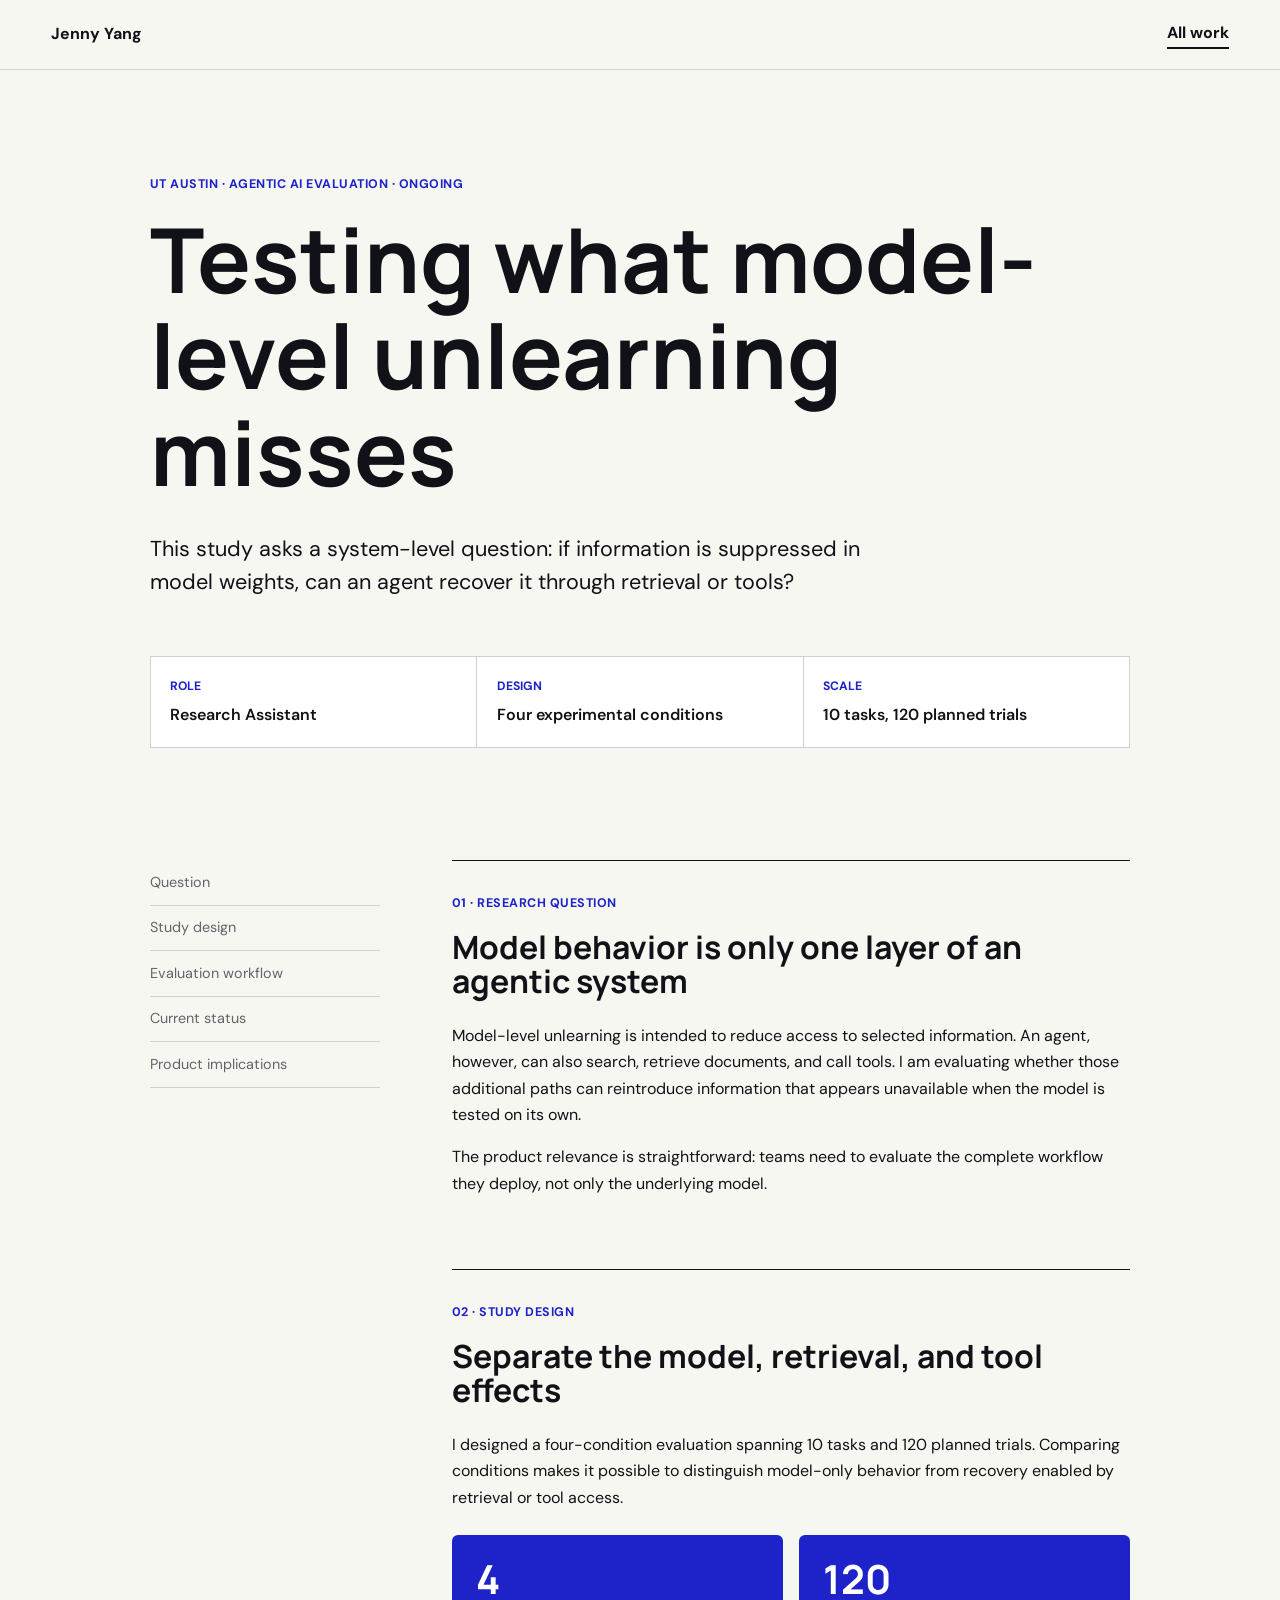
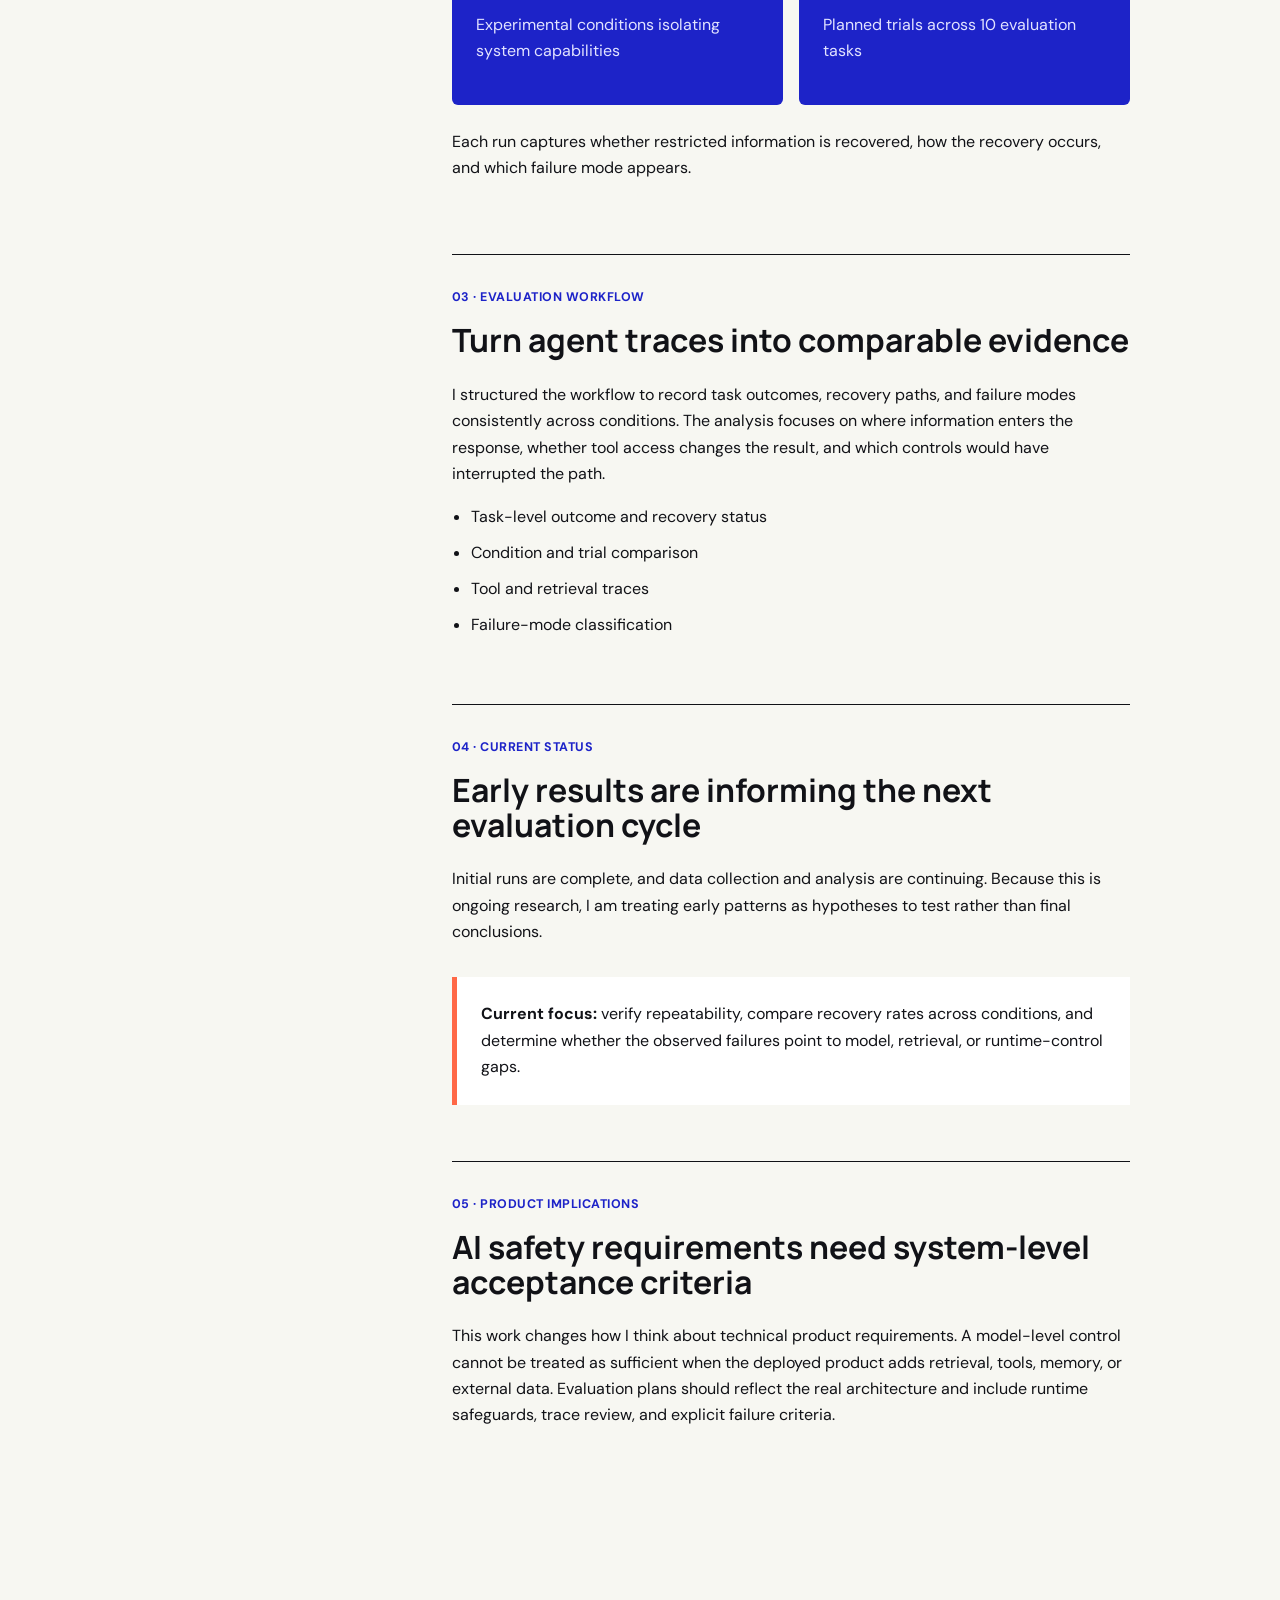
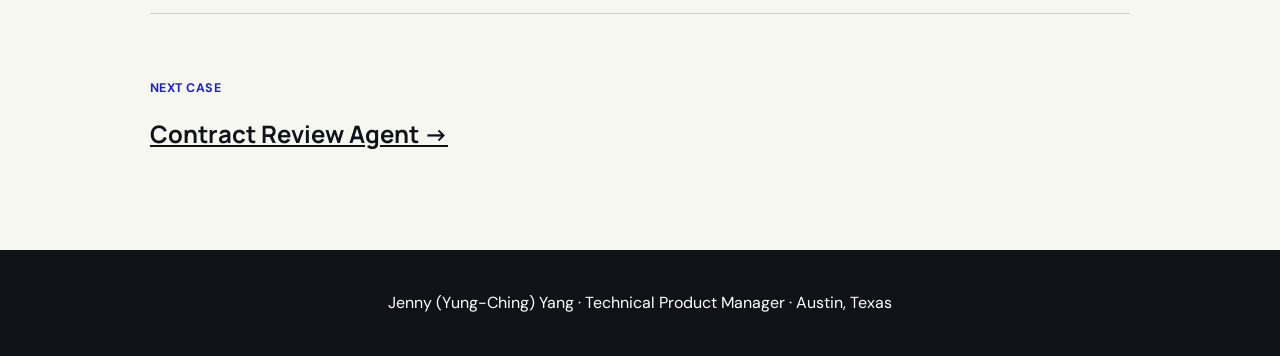
==== projects/agentic-unlearning/index.html @ aeeb2ffb "Reposition portfolio for technical PM work" ====
<!doctype html>
<html lang="en">
  <head>
    <meta charset="UTF-8" />
    <meta name="viewport" content="width=device-width, initial-scale=1.0" />
    <meta name="description" content="Jenny Yang's ongoing agentic AI evaluation research tests whether retrieval and tool use can recover restricted information after model-level unlearning." />
    <meta name="author" content="Jenny (Yung-Ching) Yang" />
    <link rel="canonical" href="https://jjjjeny.github.io/projects/agentic-unlearning/" />
    <meta property="og:type" content="article" />
    <meta property="og:title" content="Agentic AI Unlearning Evaluation | Jenny Yang" />
    <meta property="og:description" content="A controlled evaluation of retrieval, tool use, recovery paths, and runtime safeguards in agentic systems." />
    <meta property="og:url" content="https://jjjjeny.github.io/projects/agentic-unlearning/" />
    <meta property="og:image" content="https://jjjjeny.github.io/assets/jenny-headshot.jpg" />
    <title>Agentic AI Unlearning Evaluation | Jenny Yang</title>
    <link rel="icon" type="image/webp" href="../../assets/yc-icon.webp" />
    <link rel="preconnect" href="https://fonts.googleapis.com" /><link rel="preconnect" href="https://fonts.gstatic.com" crossorigin />
    <link href="https://fonts.googleapis.com/css2?family=DM+Sans:wght@400;500;600;700&amp;family=Manrope:wght@500;600;700;800&amp;display=swap" rel="stylesheet" />
    <link rel="stylesheet" href="../../project.css" />
    <script type="application/ld+json">
      {"@context":"https://schema.org","@type":"ResearchProject","name":"Agentic AI Unlearning Evaluation","author":{"@type":"Person","name":"Jenny Yang","url":"https://jjjjeny.github.io/"},"url":"https://jjjjeny.github.io/projects/agentic-unlearning/","about":["Agentic AI","AI evaluation","Machine unlearning","Retrieval","Tool use"]}
    </script>
  </head>
  <body>
    <header class="site-header"><a href="../../">Jenny Yang</a><a href="../../#work">All work</a></header>
    <main>
      <section class="case-hero">
        <p class="eyebrow">UT Austin &middot; Agentic AI evaluation &middot; Ongoing</p>
        <h1>Testing what model-level unlearning misses</h1>
        <p class="dek">This study asks a system-level question: if information is suppressed in model weights, can an agent recover it through retrieval or tools?</p>
        <dl class="case-facts"><div><dt>Role</dt><dd>Research Assistant</dd></div><div><dt>Design</dt><dd>Four experimental conditions</dd></div><div><dt>Scale</dt><dd>10 tasks, 120 planned trials</dd></div></dl>
      </section>
      <div class="case-body">
        <nav class="case-nav" aria-label="Case study sections"><a href="#question">Question</a><a href="#design">Study design</a><a href="#workflow">Evaluation workflow</a><a href="#status">Current status</a><a href="#implications">Product implications</a></nav>
        <article class="case-content">
          <section id="question"><p class="eyebrow">01 &middot; Research question</p><h2>Model behavior is only one layer of an agentic system</h2><p>Model-level unlearning is intended to reduce access to selected information. An agent, however, can also search, retrieve documents, and call tools. I am evaluating whether those additional paths can reintroduce information that appears unavailable when the model is tested on its own.</p><p>The product relevance is straightforward: teams need to evaluate the complete workflow they deploy, not only the underlying model.</p></section>
          <section id="design"><p class="eyebrow">02 &middot; Study design</p><h2>Separate the model, retrieval, and tool effects</h2><p>I designed a four-condition evaluation spanning 10 tasks and 120 planned trials. Comparing conditions makes it possible to distinguish model-only behavior from recovery enabled by retrieval or tool access.</p><div class="metric-grid"><div class="metric"><strong>4</strong><span>Experimental conditions isolating system capabilities</span></div><div class="metric"><strong>120</strong><span>Planned trials across 10 evaluation tasks</span></div></div><p>Each run captures whether restricted information is recovered, how the recovery occurs, and which failure mode appears.</p></section>
          <section id="workflow"><p class="eyebrow">03 &middot; Evaluation workflow</p><h2>Turn agent traces into comparable evidence</h2><p>I structured the workflow to record task outcomes, recovery paths, and failure modes consistently across conditions. The analysis focuses on where information enters the response, whether tool access changes the result, and which controls would have interrupted the path.</p><ul><li>Task-level outcome and recovery status</li><li>Condition and trial comparison</li><li>Tool and retrieval traces</li><li>Failure-mode classification</li></ul></section>
          <section id="status"><p class="eyebrow">04 &middot; Current status</p><h2>Early results are informing the next evaluation cycle</h2><p>Initial runs are complete, and data collection and analysis are continuing. Because this is ongoing research, I am treating early patterns as hypotheses to test rather than final conclusions.</p><div class="callout"><strong>Current focus:</strong> verify repeatability, compare recovery rates across conditions, and determine whether the observed failures point to model, retrieval, or runtime-control gaps.</div></section>
          <section id="implications"><p class="eyebrow">05 &middot; Product implications</p><h2>AI safety requirements need system-level acceptance criteria</h2><p>This work changes how I think about technical product requirements. A model-level control cannot be treated as sufficient when the deployed product adds retrieval, tools, memory, or external data. Evaluation plans should reflect the real architecture and include runtime safeguards, trace review, and explicit failure criteria.</p></section>
        </article>
      </div>
      <div class="next-project"><p class="eyebrow">Next case</p><a href="../contract-review-agent/">Contract Review Agent &rarr;</a></div>
    </main>
    <footer><p>Jenny (Yung-Ching) Yang &middot; Technical Product Manager &middot; Austin, Texas</p></footer>
  </body>
</html>
---- project.css ----
:root {
  --ink: #111217;
  --paper: #f7f7f2;
  --white: #ffffff;
  --blue: #1d23c8;
  --coral: #ff6847;
  --mint: #bff2df;
  --line: #cfd0d2;
  --muted: #62646b;
  --max: 980px;
}

* { box-sizing: border-box; }
html { scroll-behavior: smooth; }
body {
  margin: 0;
  color: var(--ink);
  background: var(--paper);
  font-family: "DM Sans", Arial, sans-serif;
  line-height: 1.65;
}
a { color: inherit; }
.site-header {
  position: sticky;
  top: 0;
  z-index: 10;
  display: flex;
  justify-content: space-between;
  align-items: center;
  min-height: 70px;
  padding: 0 4vw;
  border-bottom: 1px solid rgba(17, 18, 23, 0.16);
  background: rgba(247, 247, 242, 0.95);
  backdrop-filter: blur(14px);
}
.site-header a { font-weight: 700; text-decoration: none; }
.site-header a:last-child { border-bottom: 2px solid currentColor; }
.case-hero,
.case-body,
.next-project {
  width: min(var(--max), 90vw);
  margin: 0 auto;
}
.case-hero { padding: 6.5rem 0 5rem; }
.eyebrow {
  margin: 0 0 1rem;
  color: var(--blue);
  font-size: 0.78rem;
  font-weight: 700;
  letter-spacing: 0.04em;
  text-transform: uppercase;
}
h1, h2, h3 { font-family: "Manrope", Arial, sans-serif; line-height: 1.08; }
h1 { max-width: 900px; margin: 0; font-size: clamp(3rem, 7vw, 5.9rem); }
.dek { max-width: 760px; margin: 2rem 0 0; font-size: 1.35rem; line-height: 1.55; }
.case-facts {
  display: grid;
  grid-template-columns: repeat(3, 1fr);
  gap: 1px;
  margin-top: 3.5rem;
  border: 1px solid var(--line);
  background: var(--line);
}
.case-facts div { padding: 1.2rem; background: var(--white); }
.case-facts dt { color: var(--blue); font-size: 0.76rem; font-weight: 700; text-transform: uppercase; }
.case-facts dd { margin: 0.35rem 0 0; font-weight: 600; }
.case-body {
  display: grid;
  grid-template-columns: 230px minmax(0, 1fr);
  gap: 4.5rem;
  padding: 1rem 0 7rem;
}
.case-nav { position: sticky; top: 100px; align-self: start; }
.case-nav a {
  display: block;
  padding: 0.65rem 0;
  border-bottom: 1px solid var(--line);
  color: var(--muted);
  font-size: 0.9rem;
  text-decoration: none;
}
.case-nav a:hover { color: var(--blue); }
.case-content section { padding: 2rem 0 3.5rem; border-top: 1px solid var(--ink); }
.case-content h2 { margin: 0 0 1.5rem; font-size: 2rem; }
.case-content h3 { margin: 2rem 0 0.7rem; font-size: 1.15rem; }
.case-content p { margin: 0 0 1rem; }
.case-content ul { margin: 1rem 0 0; padding-left: 1.2rem; }
.case-content li { margin: 0.6rem 0; }
.metric-grid {
  display: grid;
  grid-template-columns: repeat(2, 1fr);
  gap: 1rem;
  margin: 1.5rem 0;
}
.metric {
  min-height: 170px;
  padding: 1.5rem;
  border-radius: 6px;
  background: var(--blue);
  color: var(--white);
}
.metric strong { display: block; font-family: "Manrope", sans-serif; font-size: 2.5rem; line-height: 1; }
.metric span { display: block; margin-top: 0.8rem; color: #e2e3ff; }
.callout { margin: 2rem 0 0; padding: 1.5rem; border-left: 5px solid var(--coral); background: var(--white); }
.artifact-links { display: flex; flex-wrap: wrap; gap: 0.8rem; margin-top: 1.5rem; }
.artifact-links a {
  padding: 0.7rem 0.9rem;
  border: 1px solid var(--ink);
  border-radius: 4px;
  font-weight: 700;
  text-decoration: none;
}
.artifact-links a:hover { background: var(--ink); color: var(--white); }
.next-project { padding: 4rem 0 6rem; border-top: 1px solid var(--line); }
.next-project a { font-family: "Manrope", sans-serif; font-size: 1.5rem; font-weight: 700; }
footer { padding: 2.5rem 4vw; background: var(--ink); color: var(--white); text-align: center; }
footer p { margin: 0; }

@media (max-width: 760px) {
  .case-hero { padding: 4rem 0 3rem; }
  .case-facts, .case-body, .metric-grid { grid-template-columns: 1fr; }
  .case-body { gap: 1rem; }
  .case-nav { position: static; display: flex; flex-wrap: wrap; gap: 0.5rem 1rem; }
  .case-nav a { border-bottom: 0; }
}

@media (prefers-reduced-motion: reduce) { html { scroll-behavior: auto; } }
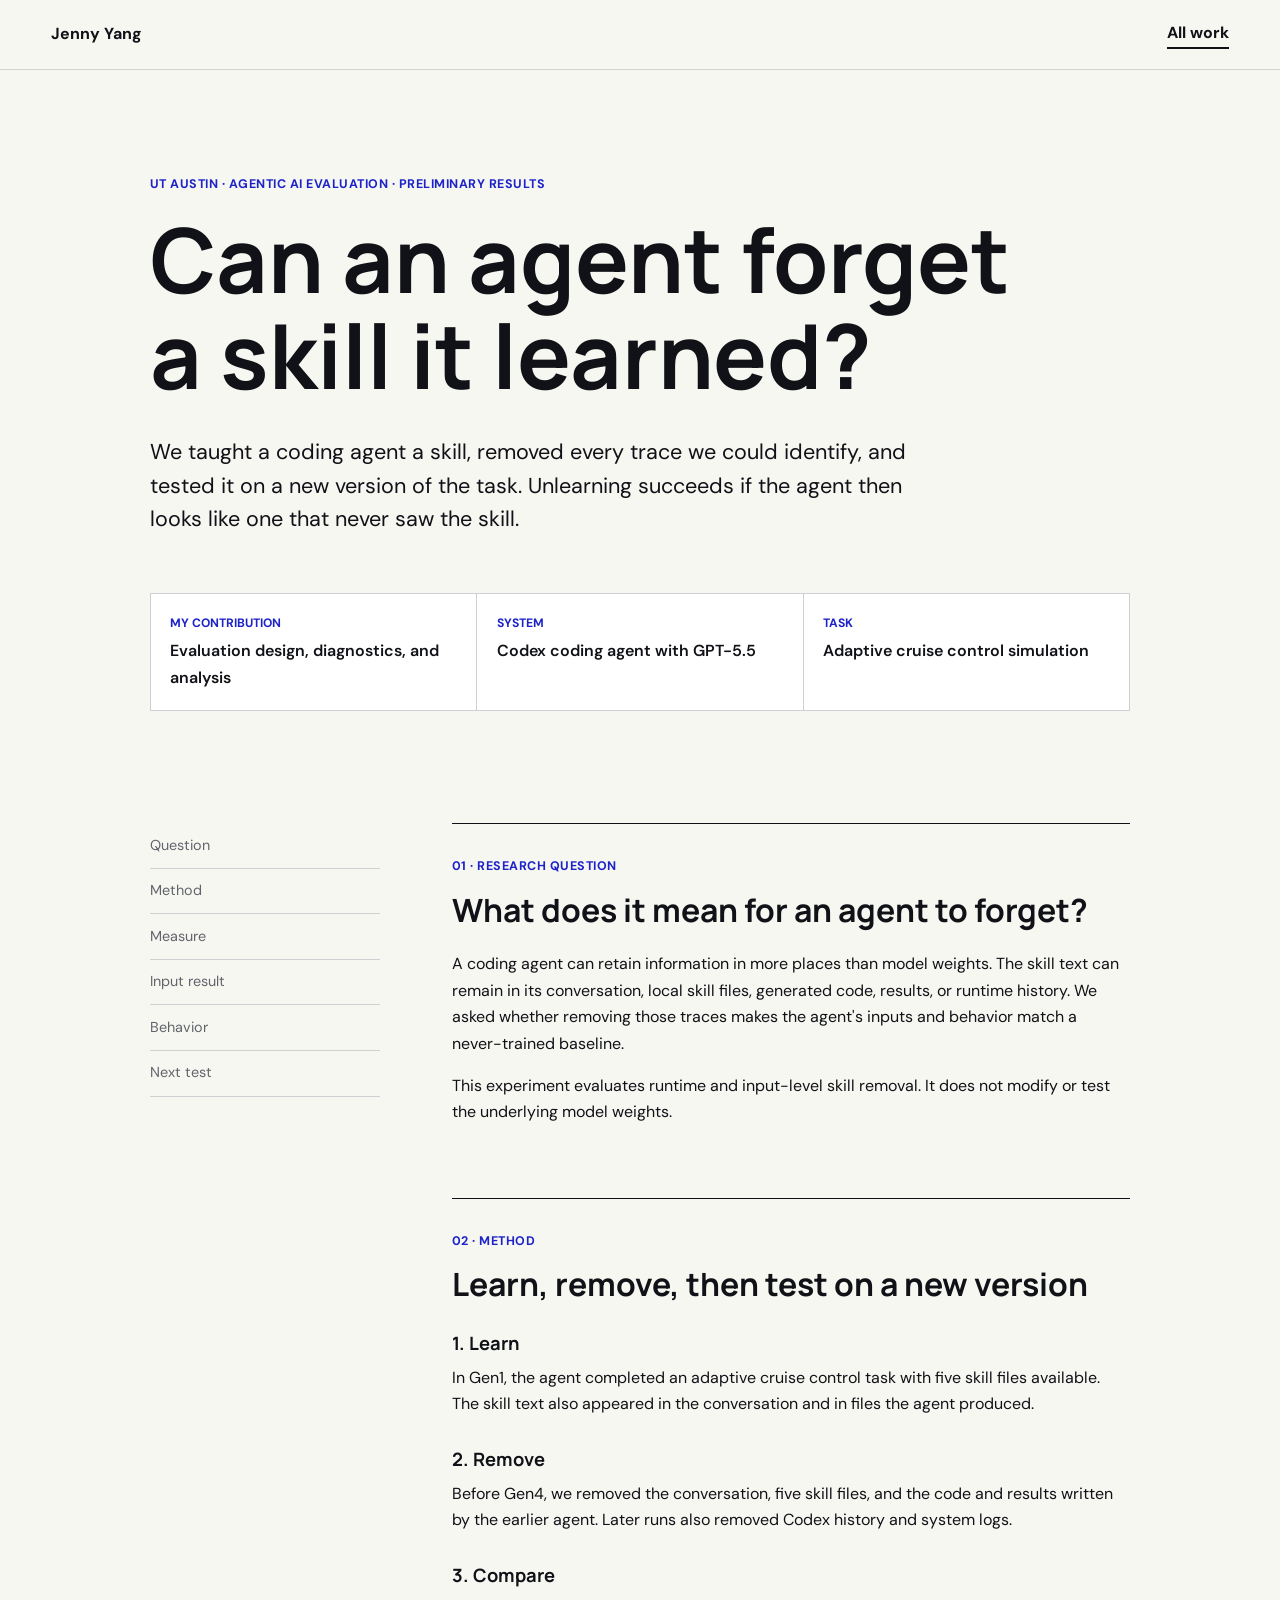
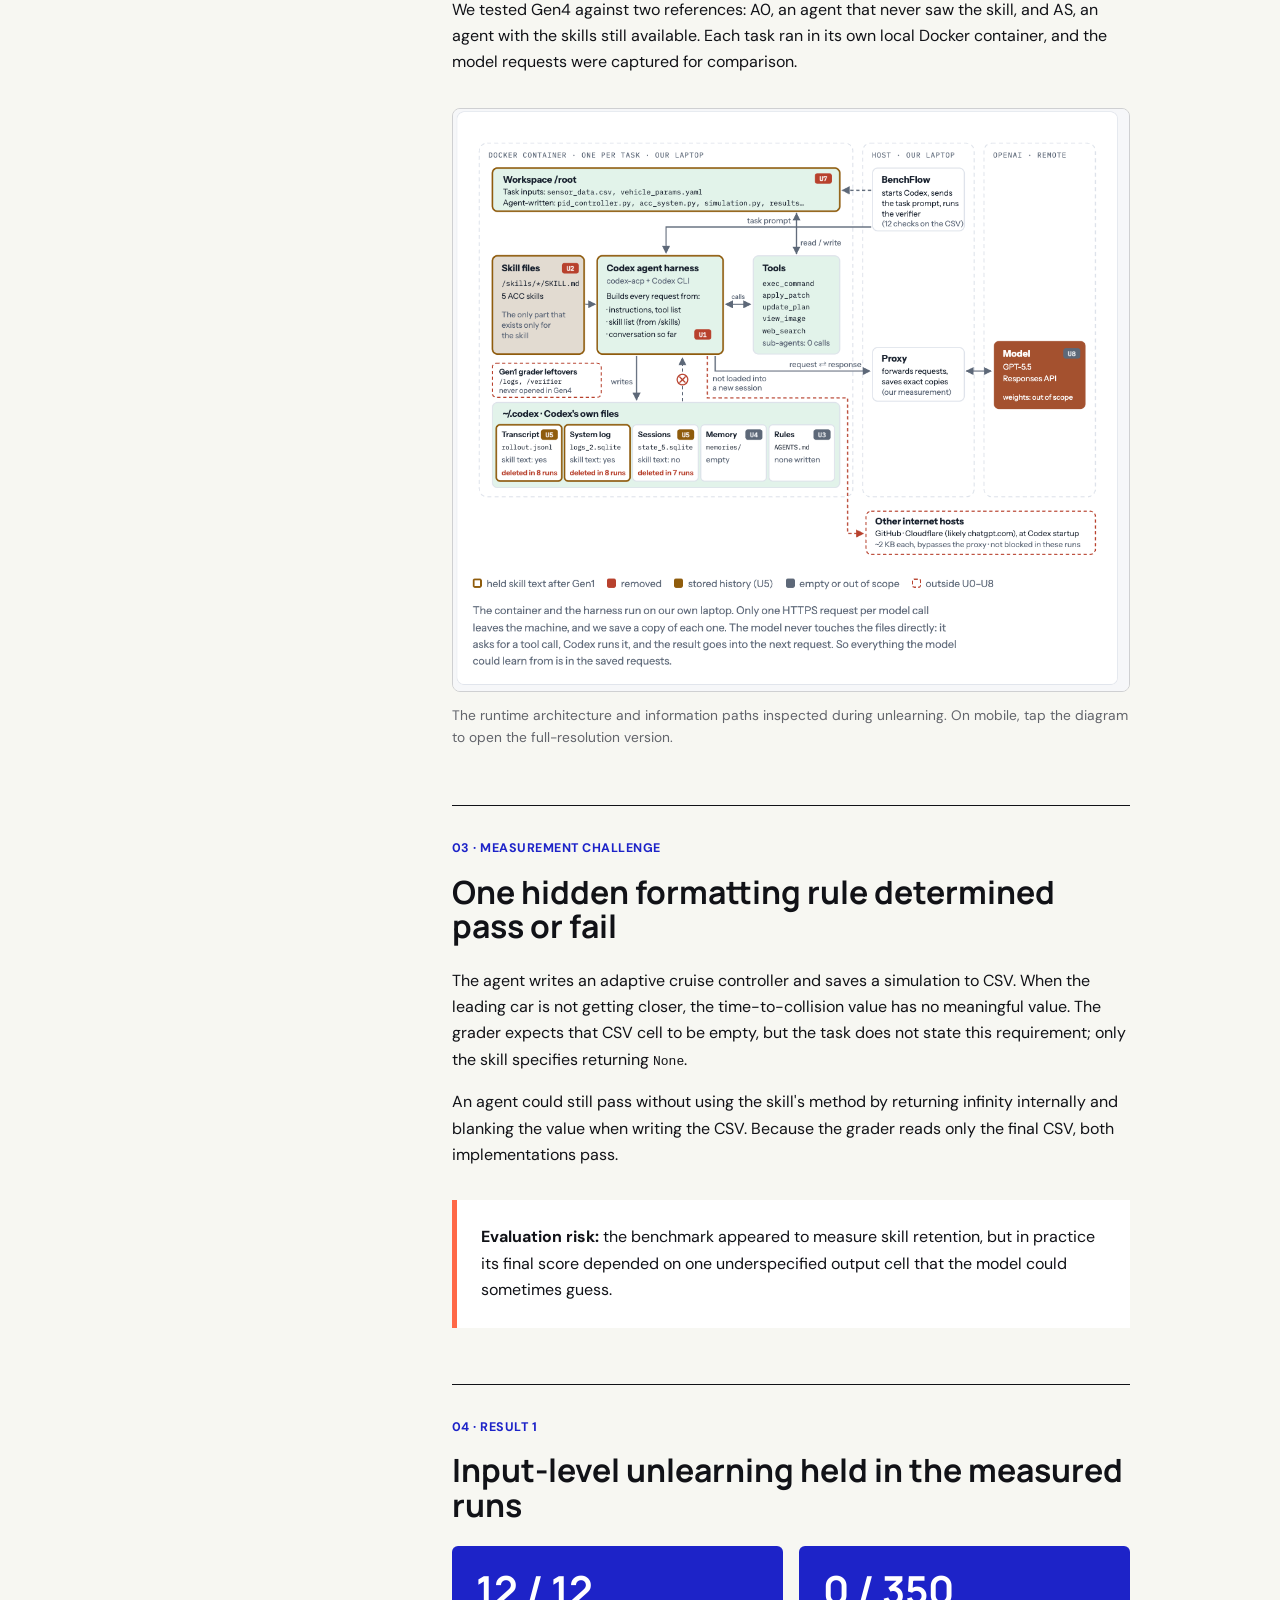
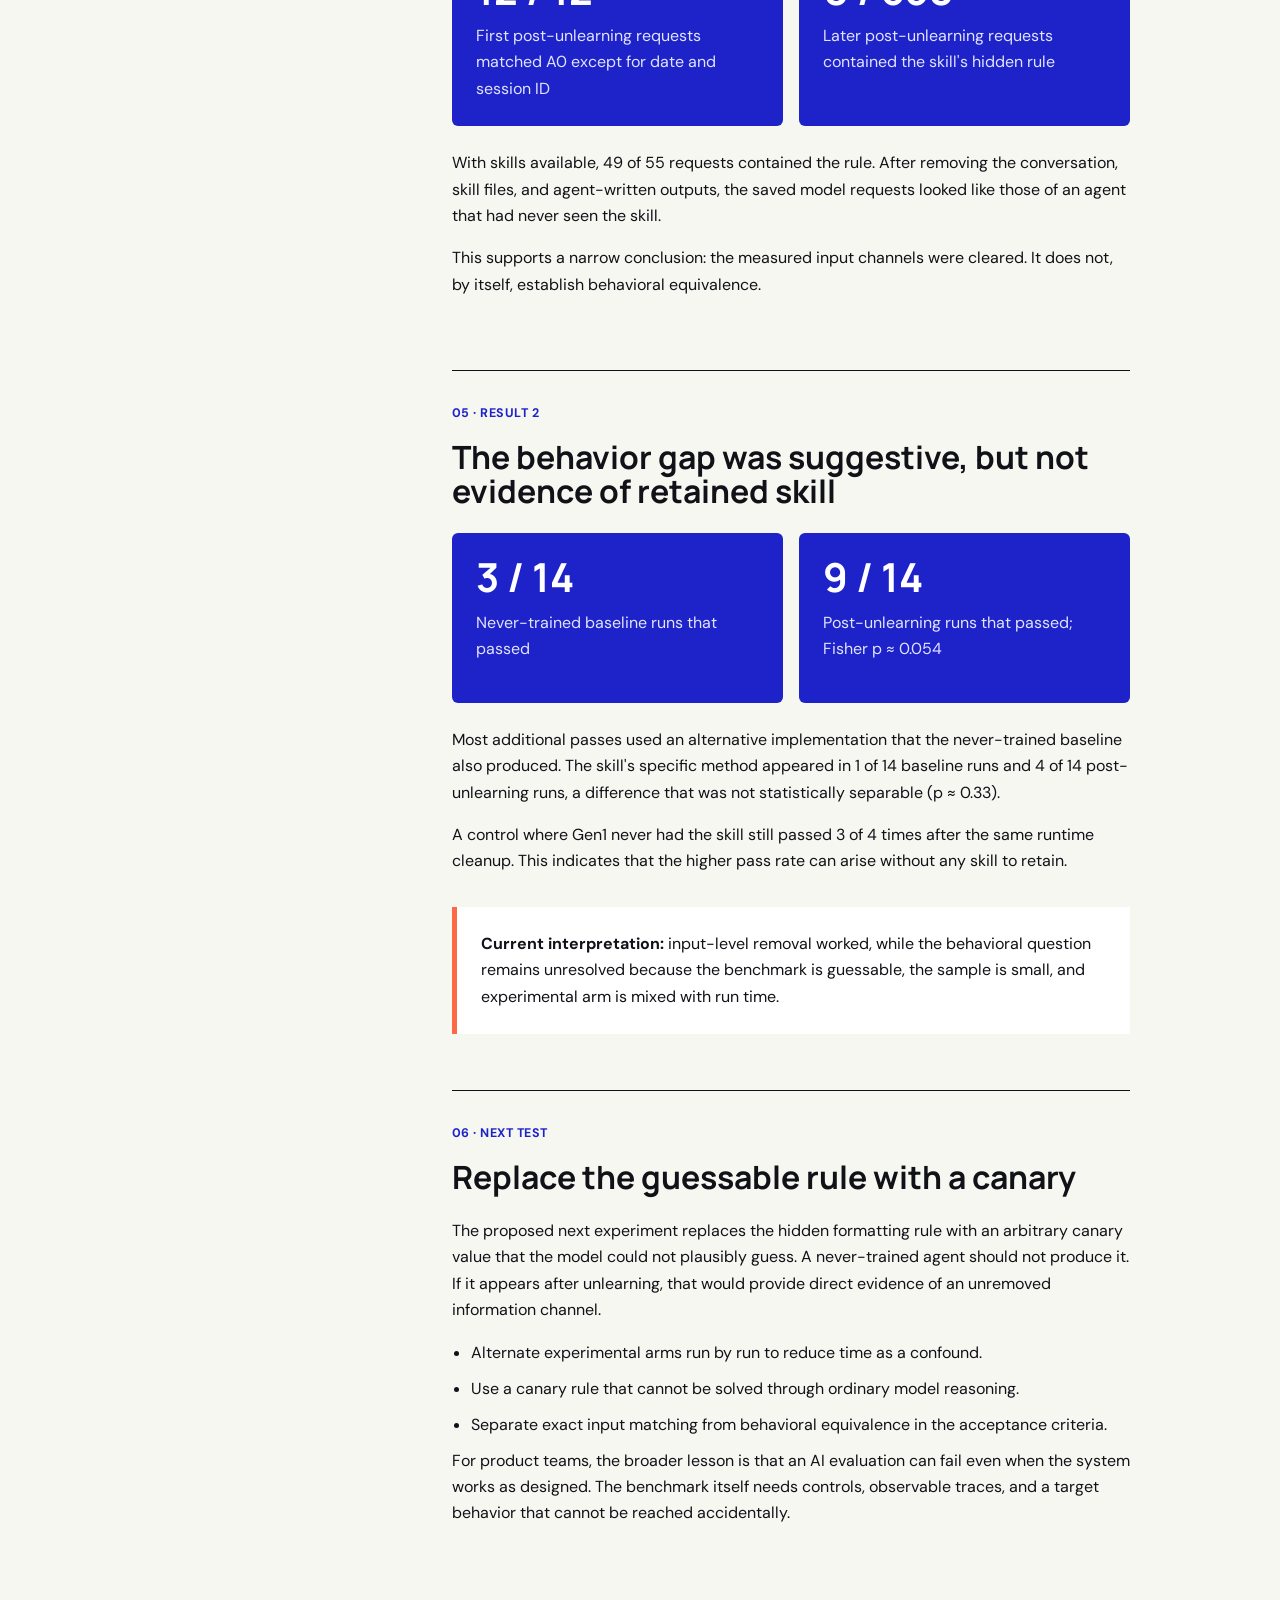
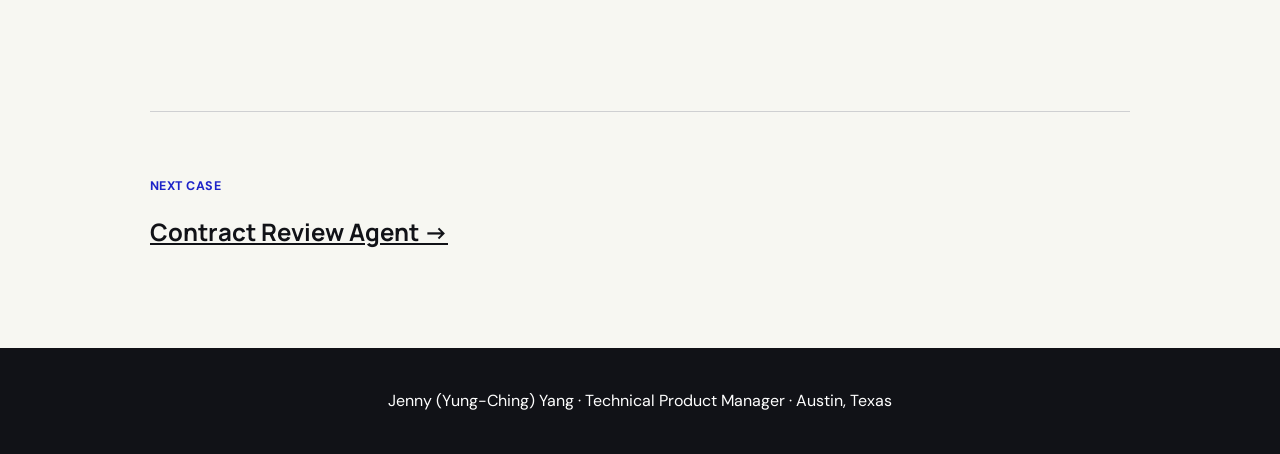
==== commit 3256e201: "Add agentic skill unlearning results" ====
--- a/projects/agentic-unlearning/index.html
+++ b/projects/agentic-unlearning/index.html
@@ -3,40 +3,109 @@
   <head>
     <meta charset="UTF-8" />
     <meta name="viewport" content="width=device-width, initial-scale=1.0" />
-    <meta name="description" content="Jenny Yang's ongoing agentic AI evaluation research tests whether retrieval and tool use can recover restricted information after model-level unlearning." />
+    <meta name="description" content="Jenny Yang evaluated whether a coding agent forgets a learned skill after its conversation, skill files, outputs, and runtime history are removed." />
     <meta name="author" content="Jenny (Yung-Ching) Yang" />
     <link rel="canonical" href="https://jjjjeny.github.io/projects/agentic-unlearning/" />
     <meta property="og:type" content="article" />
-    <meta property="og:title" content="Agentic AI Unlearning Evaluation | Jenny Yang" />
-    <meta property="og:description" content="A controlled evaluation of retrieval, tool use, recovery paths, and runtime safeguards in agentic systems." />
+    <meta property="og:title" content="Agentic Skill Unlearning Evaluation | Jenny Yang" />
+    <meta property="og:description" content="A runtime evaluation of whether removing an agent's skill traces makes it behave like an agent that never saw the skill." />
     <meta property="og:url" content="https://jjjjeny.github.io/projects/agentic-unlearning/" />
     <meta property="og:image" content="https://jjjjeny.github.io/assets/jenny-headshot.jpg" />
-    <title>Agentic AI Unlearning Evaluation | Jenny Yang</title>
+    <title>Agentic Skill Unlearning Evaluation | Jenny Yang</title>
     <link rel="icon" type="image/webp" href="../../assets/yc-icon.webp" />
-    <link rel="preconnect" href="https://fonts.googleapis.com" /><link rel="preconnect" href="https://fonts.gstatic.com" crossorigin />
+    <link rel="preconnect" href="https://fonts.googleapis.com" />
+    <link rel="preconnect" href="https://fonts.gstatic.com" crossorigin />
     <link href="https://fonts.googleapis.com/css2?family=DM+Sans:wght@400;500;600;700&amp;family=Manrope:wght@500;600;700;800&amp;display=swap" rel="stylesheet" />
     <link rel="stylesheet" href="../../project.css" />
     <script type="application/ld+json">
-      {"@context":"https://schema.org","@type":"ResearchProject","name":"Agentic AI Unlearning Evaluation","author":{"@type":"Person","name":"Jenny Yang","url":"https://jjjjeny.github.io/"},"url":"https://jjjjeny.github.io/projects/agentic-unlearning/","about":["Agentic AI","AI evaluation","Machine unlearning","Retrieval","Tool use"]}
+      {"@context":"https://schema.org","@type":"ResearchProject","name":"Agentic Skill Unlearning Evaluation","author":{"@type":"Person","name":"Jenny Yang","url":"https://jjjjeny.github.io/"},"url":"https://jjjjeny.github.io/projects/agentic-unlearning/","about":["Agentic AI","AI evaluation","Skill unlearning","Runtime evaluation","Coding agents"]}
     </script>
   </head>
   <body>
     <header class="site-header"><a href="../../">Jenny Yang</a><a href="../../#work">All work</a></header>
     <main>
       <section class="case-hero">
-        <p class="eyebrow">UT Austin &middot; Agentic AI evaluation &middot; Ongoing</p>
-        <h1>Testing what model-level unlearning misses</h1>
-        <p class="dek">This study asks a system-level question: if information is suppressed in model weights, can an agent recover it through retrieval or tools?</p>
-        <dl class="case-facts"><div><dt>Role</dt><dd>Research Assistant</dd></div><div><dt>Design</dt><dd>Four experimental conditions</dd></div><div><dt>Scale</dt><dd>10 tasks, 120 planned trials</dd></div></dl>
+        <p class="eyebrow">UT Austin &middot; Agentic AI evaluation &middot; Preliminary results</p>
+        <h1>Can an agent forget a skill it learned?</h1>
+        <p class="dek">We taught a coding agent a skill, removed every trace we could identify, and tested it on a new version of the task. Unlearning succeeds if the agent then looks like one that never saw the skill.</p>
+        <dl class="case-facts">
+          <div><dt>My contribution</dt><dd>Evaluation design, diagnostics, and analysis</dd></div>
+          <div><dt>System</dt><dd>Codex coding agent with GPT-5.5</dd></div>
+          <div><dt>Task</dt><dd>Adaptive cruise control simulation</dd></div>
+        </dl>
       </section>
+
       <div class="case-body">
-        <nav class="case-nav" aria-label="Case study sections"><a href="#question">Question</a><a href="#design">Study design</a><a href="#workflow">Evaluation workflow</a><a href="#status">Current status</a><a href="#implications">Product implications</a></nav>
+        <nav class="case-nav" aria-label="Case study sections">
+          <a href="#question">Question</a><a href="#method">Method</a><a href="#measure">Measure</a><a href="#input-result">Input result</a><a href="#behavior">Behavior</a><a href="#next">Next test</a>
+        </nav>
         <article class="case-content">
-          <section id="question"><p class="eyebrow">01 &middot; Research question</p><h2>Model behavior is only one layer of an agentic system</h2><p>Model-level unlearning is intended to reduce access to selected information. An agent, however, can also search, retrieve documents, and call tools. I am evaluating whether those additional paths can reintroduce information that appears unavailable when the model is tested on its own.</p><p>The product relevance is straightforward: teams need to evaluate the complete workflow they deploy, not only the underlying model.</p></section>
-          <section id="design"><p class="eyebrow">02 &middot; Study design</p><h2>Separate the model, retrieval, and tool effects</h2><p>I designed a four-condition evaluation spanning 10 tasks and 120 planned trials. Comparing conditions makes it possible to distinguish model-only behavior from recovery enabled by retrieval or tool access.</p><div class="metric-grid"><div class="metric"><strong>4</strong><span>Experimental conditions isolating system capabilities</span></div><div class="metric"><strong>120</strong><span>Planned trials across 10 evaluation tasks</span></div></div><p>Each run captures whether restricted information is recovered, how the recovery occurs, and which failure mode appears.</p></section>
-          <section id="workflow"><p class="eyebrow">03 &middot; Evaluation workflow</p><h2>Turn agent traces into comparable evidence</h2><p>I structured the workflow to record task outcomes, recovery paths, and failure modes consistently across conditions. The analysis focuses on where information enters the response, whether tool access changes the result, and which controls would have interrupted the path.</p><ul><li>Task-level outcome and recovery status</li><li>Condition and trial comparison</li><li>Tool and retrieval traces</li><li>Failure-mode classification</li></ul></section>
-          <section id="status"><p class="eyebrow">04 &middot; Current status</p><h2>Early results are informing the next evaluation cycle</h2><p>Initial runs are complete, and data collection and analysis are continuing. Because this is ongoing research, I am treating early patterns as hypotheses to test rather than final conclusions.</p><div class="callout"><strong>Current focus:</strong> verify repeatability, compare recovery rates across conditions, and determine whether the observed failures point to model, retrieval, or runtime-control gaps.</div></section>
-          <section id="implications"><p class="eyebrow">05 &middot; Product implications</p><h2>AI safety requirements need system-level acceptance criteria</h2><p>This work changes how I think about technical product requirements. A model-level control cannot be treated as sufficient when the deployed product adds retrieval, tools, memory, or external data. Evaluation plans should reflect the real architecture and include runtime safeguards, trace review, and explicit failure criteria.</p></section>
+          <section id="question">
+            <p class="eyebrow">01 &middot; Research question</p>
+            <h2>What does it mean for an agent to forget?</h2>
+            <p>A coding agent can retain information in more places than model weights. The skill text can remain in its conversation, local skill files, generated code, results, or runtime history. We asked whether removing those traces makes the agent's inputs and behavior match a never-trained baseline.</p>
+            <p>This experiment evaluates runtime and input-level skill removal. It does not modify or test the underlying model weights.</p>
+          </section>
+
+          <section id="method">
+            <p class="eyebrow">02 &middot; Method</p>
+            <h2>Learn, remove, then test on a new version</h2>
+            <h3>1. Learn</h3>
+            <p>In Gen1, the agent completed an adaptive cruise control task with five skill files available. The skill text also appeared in the conversation and in files the agent produced.</p>
+            <h3>2. Remove</h3>
+            <p>Before Gen4, we removed the conversation, five skill files, and the code and results written by the earlier agent. Later runs also removed Codex history and system logs.</p>
+            <h3>3. Compare</h3>
+            <p>We tested Gen4 against two references: A0, an agent that never saw the skill, and AS, an agent with the skills still available. Each task ran in its own local Docker container, and the model requests were captured for comparison.</p>
+            <figure class="architecture-figure">
+              <a href="../../assets/agentic-unlearning-architecture.png" target="_blank" rel="noreferrer" aria-label="Open the agentic skill unlearning system architecture at full size">
+                <img src="../../assets/agentic-unlearning-architecture.png" alt="System architecture showing the Docker workspace, skill files, Codex agent harness, tools, Codex runtime files, BenchFlow proxy, and remote GPT-5.5 model, with removed and retained information paths marked." width="1099" height="947" />
+              </a>
+              <figcaption>The runtime architecture and information paths inspected during unlearning. On mobile, tap the diagram to open the full-resolution version.</figcaption>
+            </figure>
+          </section>
+
+          <section id="measure">
+            <p class="eyebrow">03 &middot; Measurement challenge</p>
+            <h2>One hidden formatting rule determined pass or fail</h2>
+            <p>The agent writes an adaptive cruise controller and saves a simulation to CSV. When the leading car is not getting closer, the time-to-collision value has no meaningful value. The grader expects that CSV cell to be empty, but the task does not state this requirement; only the skill specifies returning <code>None</code>.</p>
+            <p>An agent could still pass without using the skill's method by returning infinity internally and blanking the value when writing the CSV. Because the grader reads only the final CSV, both implementations pass.</p>
+            <div class="callout"><strong>Evaluation risk:</strong> the benchmark appeared to measure skill retention, but in practice its final score depended on one underspecified output cell that the model could sometimes guess.</div>
+          </section>
+
+          <section id="input-result">
+            <p class="eyebrow">04 &middot; Result 1</p>
+            <h2>Input-level unlearning held in the measured runs</h2>
+            <div class="metric-grid">
+              <div class="metric"><strong>12 / 12</strong><span>First post-unlearning requests matched A0 except for date and session ID</span></div>
+              <div class="metric"><strong>0 / 350</strong><span>Later post-unlearning requests contained the skill's hidden rule</span></div>
+            </div>
+            <p>With skills available, 49 of 55 requests contained the rule. After removing the conversation, skill files, and agent-written outputs, the saved model requests looked like those of an agent that had never seen the skill.</p>
+            <p>This supports a narrow conclusion: the measured input channels were cleared. It does not, by itself, establish behavioral equivalence.</p>
+          </section>
+
+          <section id="behavior">
+            <p class="eyebrow">05 &middot; Result 2</p>
+            <h2>The behavior gap was suggestive, but not evidence of retained skill</h2>
+            <div class="metric-grid">
+              <div class="metric"><strong>3 / 14</strong><span>Never-trained baseline runs that passed</span></div>
+              <div class="metric"><strong>9 / 14</strong><span>Post-unlearning runs that passed; Fisher p ≈ 0.054</span></div>
+            </div>
+            <p>Most additional passes used an alternative implementation that the never-trained baseline also produced. The skill's specific method appeared in 1 of 14 baseline runs and 4 of 14 post-unlearning runs, a difference that was not statistically separable (p ≈ 0.33).</p>
+            <p>A control where Gen1 never had the skill still passed 3 of 4 times after the same runtime cleanup. This indicates that the higher pass rate can arise without any skill to retain.</p>
+            <div class="callout"><strong>Current interpretation:</strong> input-level removal worked, while the behavioral question remains unresolved because the benchmark is guessable, the sample is small, and experimental arm is mixed with run time.</div>
+          </section>
+
+          <section id="next">
+            <p class="eyebrow">06 &middot; Next test</p>
+            <h2>Replace the guessable rule with a canary</h2>
+            <p>The proposed next experiment replaces the hidden formatting rule with an arbitrary canary value that the model could not plausibly guess. A never-trained agent should not produce it. If it appears after unlearning, that would provide direct evidence of an unremoved information channel.</p>
+            <ul>
+              <li>Alternate experimental arms run by run to reduce time as a confound.</li>
+              <li>Use a canary rule that cannot be solved through ordinary model reasoning.</li>
+              <li>Separate exact input matching from behavioral equivalence in the acceptance criteria.</li>
+            </ul>
+            <p>For product teams, the broader lesson is that an AI evaluation can fail even when the system works as designed. The benchmark itself needs controls, observable traces, and a target behavior that cannot be reached accidentally.</p>
+          </section>
         </article>
       </div>
       <div class="next-project"><p class="eyebrow">Next case</p><a href="../contract-review-agent/">Contract Review Agent &rarr;</a></div>
--- a/project.css
+++ b/project.css
@@ -102,6 +102,27 @@
 .metric strong { display: block; font-family: "Manrope", sans-serif; font-size: 2.5rem; line-height: 1; }
 .metric span { display: block; margin-top: 0.8rem; color: #e2e3ff; }
 .callout { margin: 2rem 0 0; padding: 1.5rem; border-left: 5px solid var(--coral); background: var(--white); }
+.architecture-figure {
+  margin: 2rem 0 0;
+  padding: 0;
+}
+.architecture-figure a {
+  display: block;
+  border: 1px solid var(--line);
+  border-radius: 8px;
+  overflow: hidden;
+  background: var(--white);
+}
+.architecture-figure img {
+  display: block;
+  width: 100%;
+  height: auto;
+}
+.architecture-figure figcaption {
+  margin-top: 0.7rem;
+  color: var(--muted);
+  font-size: 0.86rem;
+}
 .artifact-links { display: flex; flex-wrap: wrap; gap: 0.8rem; margin-top: 1.5rem; }
 .artifact-links a {
   padding: 0.7rem 0.9rem;
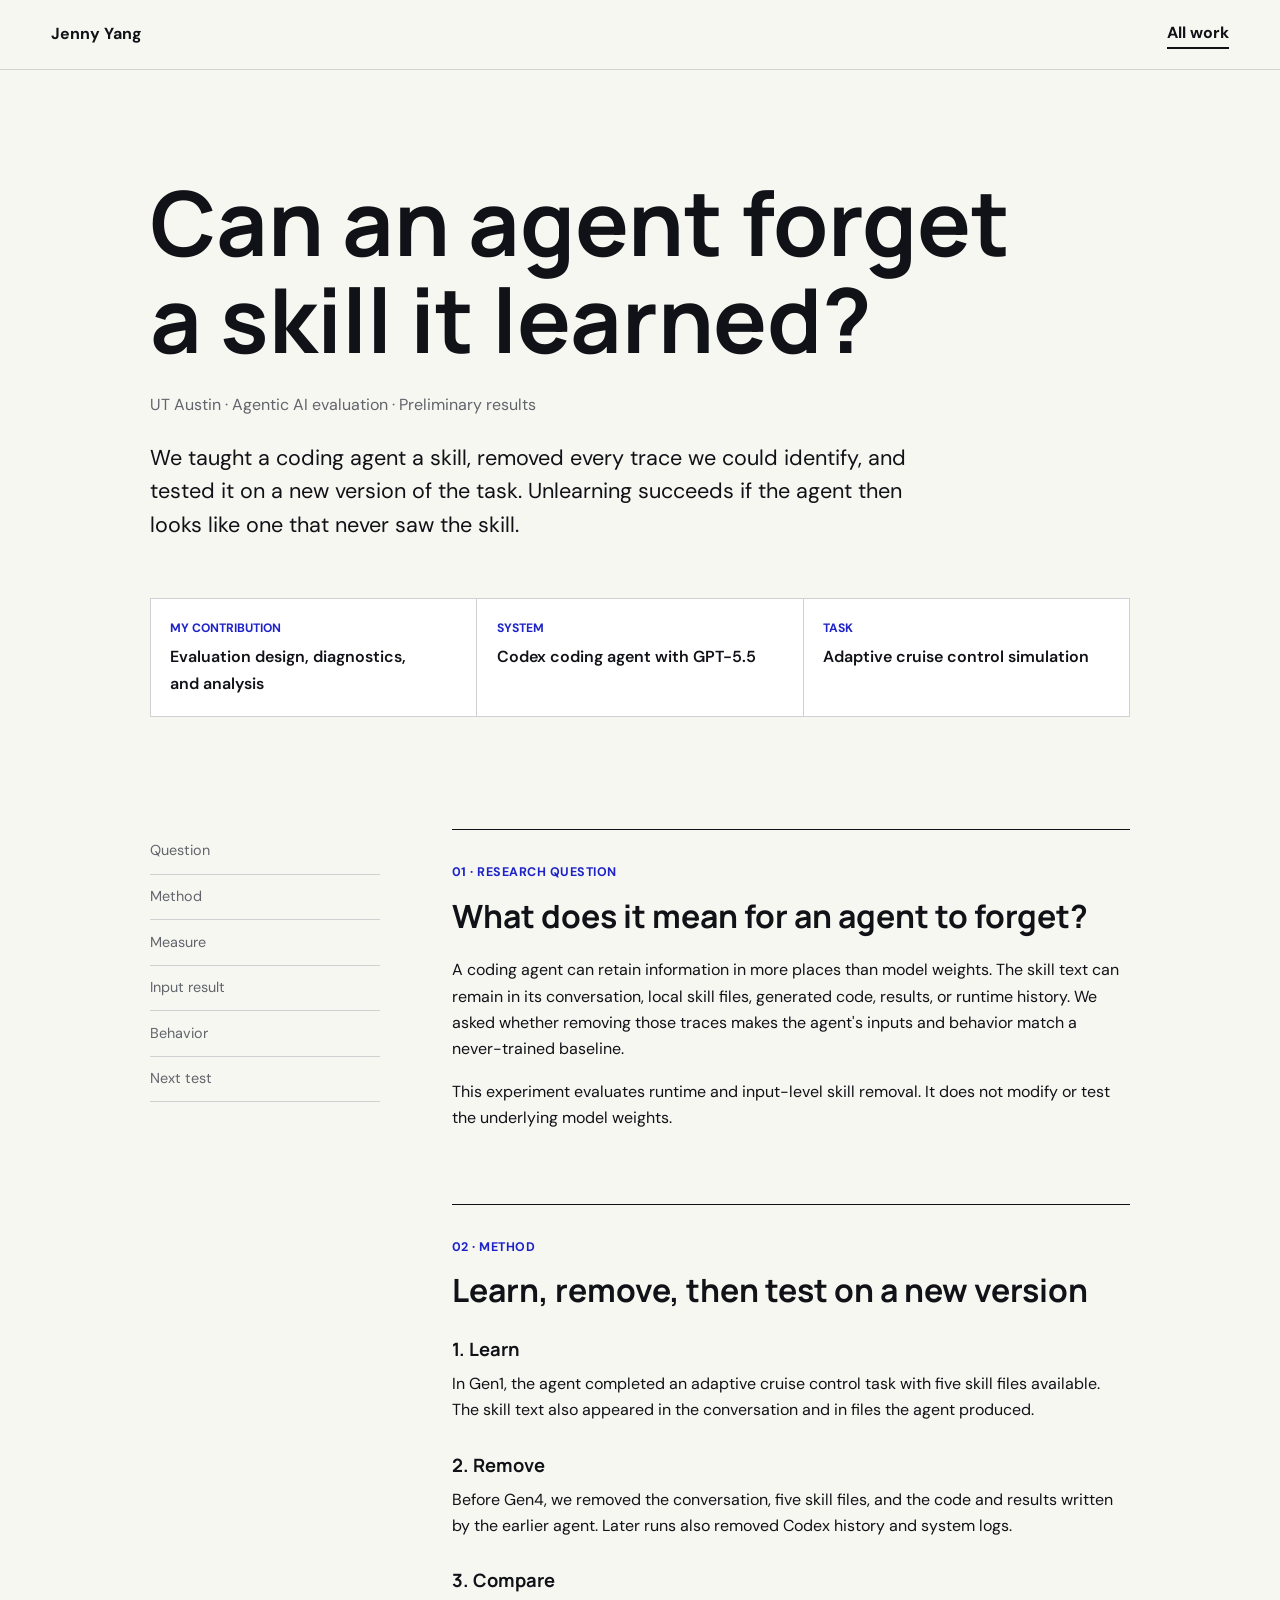
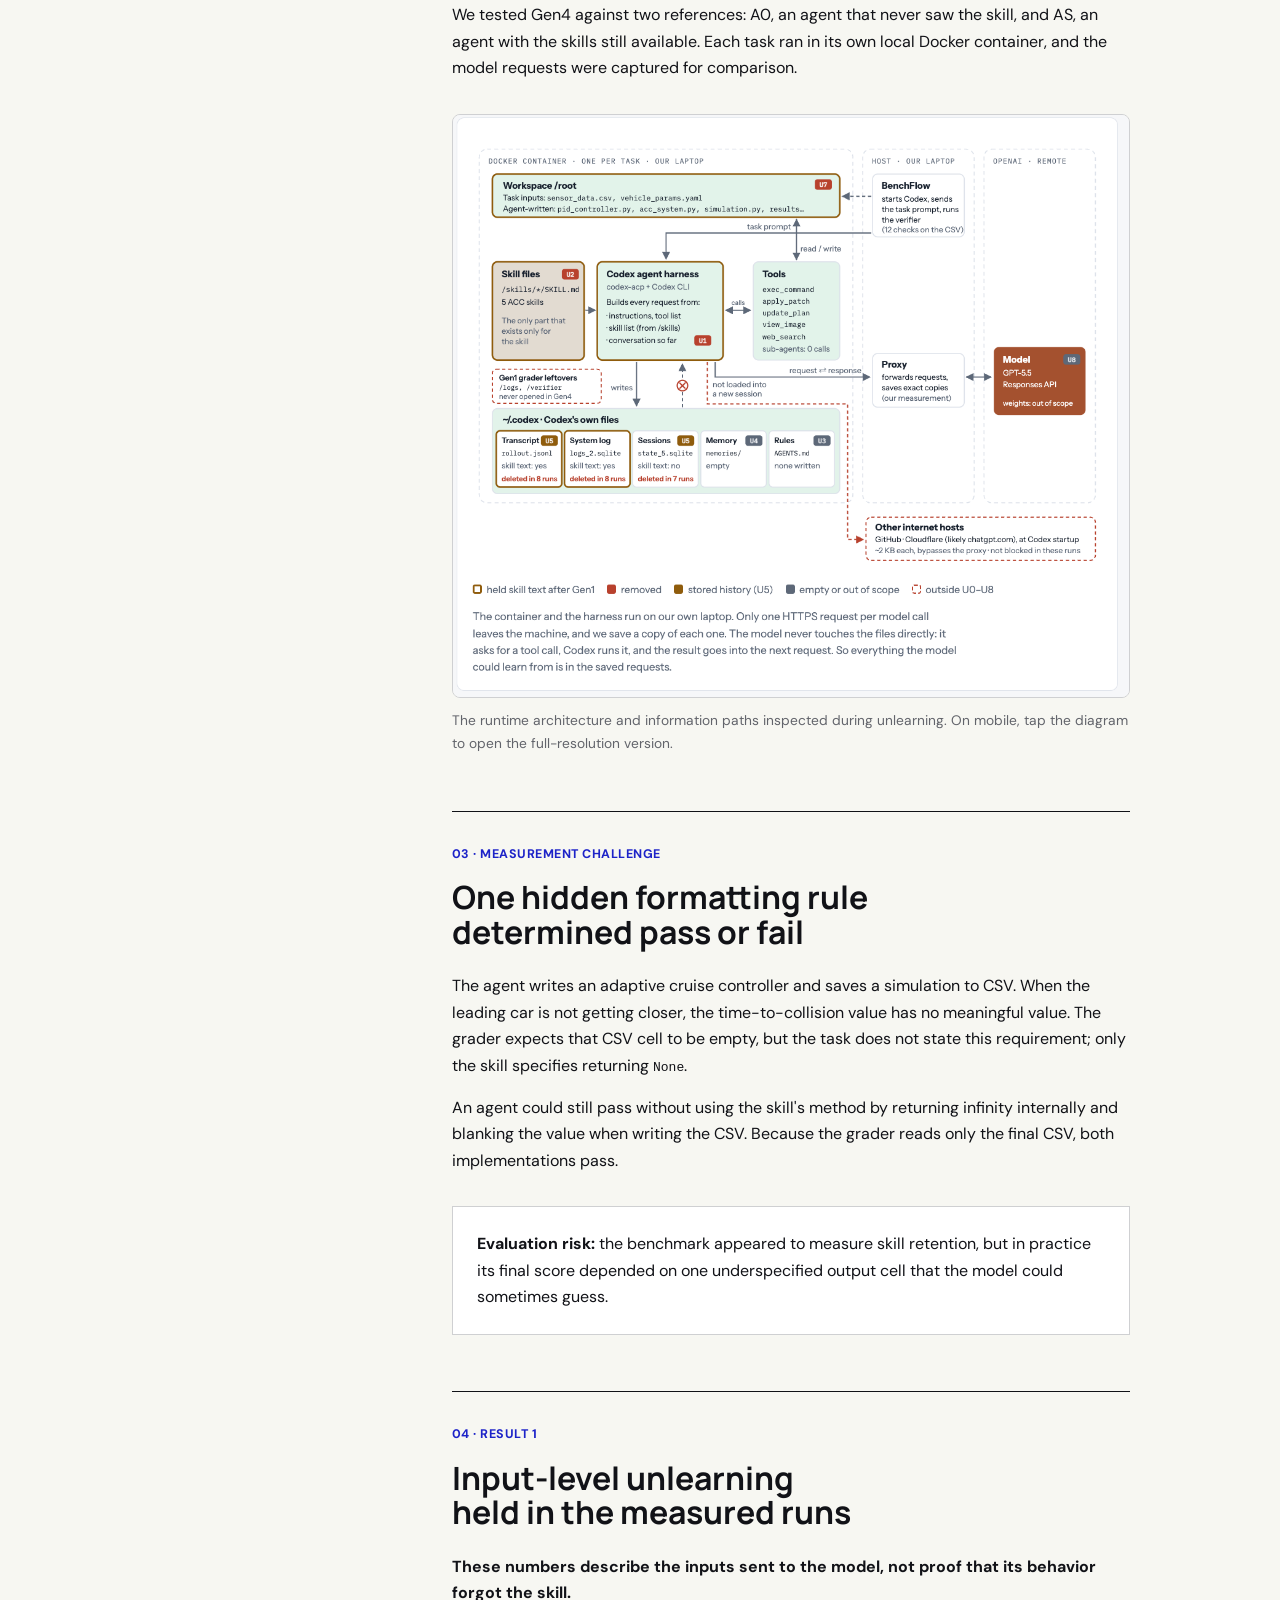
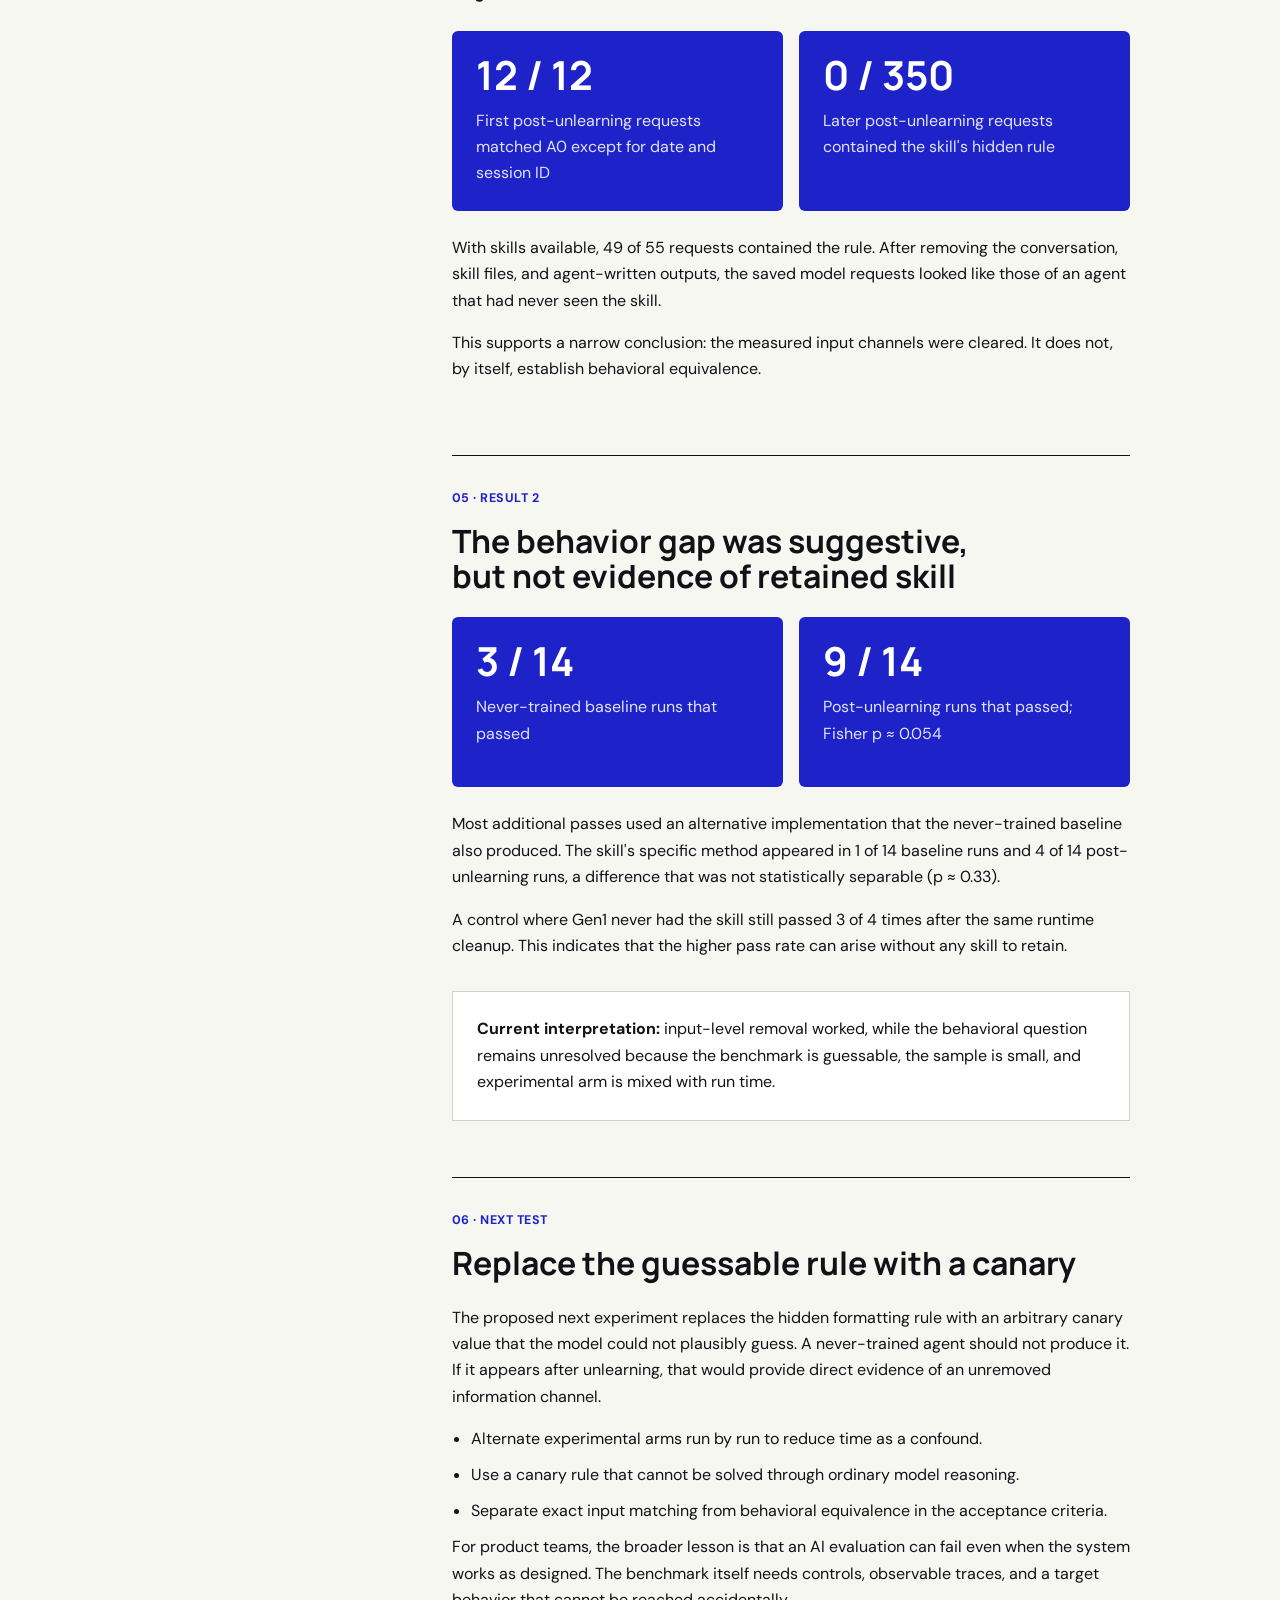
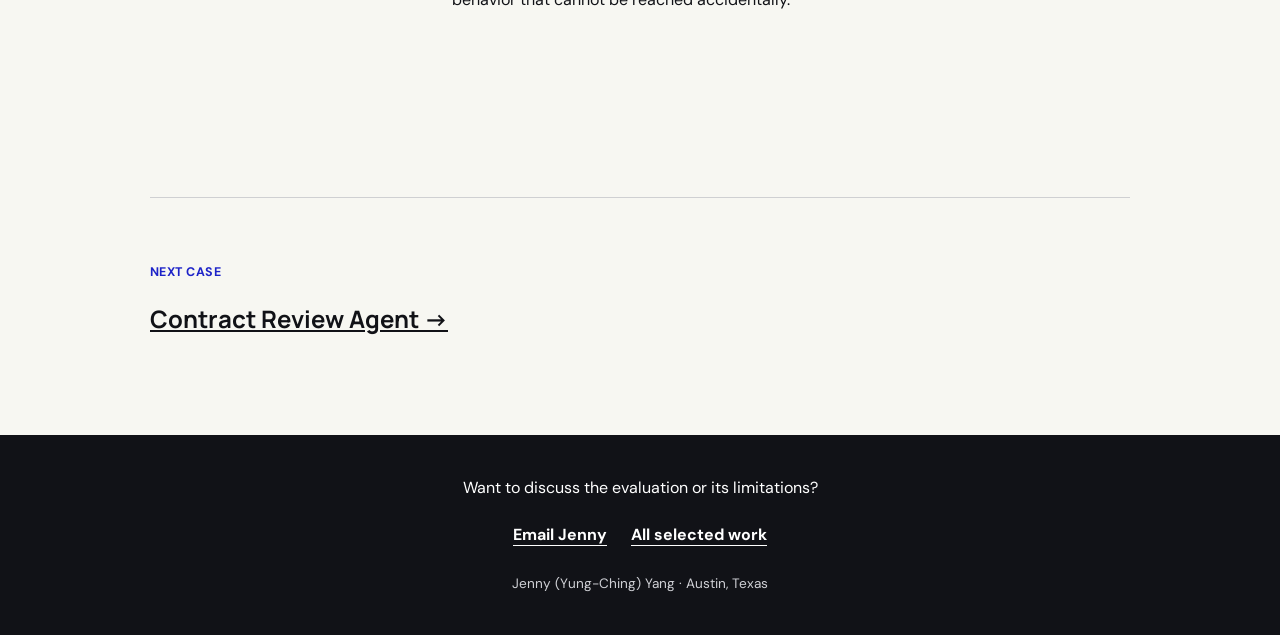
==== commit e6dd00ee: "Improve portfolio navigation, evidence and responsive reading" ====
--- a/projects/agentic-unlearning/index.html
+++ b/projects/agentic-unlearning/index.html
@@ -16,7 +16,7 @@
     <link rel="preconnect" href="https://fonts.googleapis.com" />
     <link rel="preconnect" href="https://fonts.gstatic.com" crossorigin />
     <link href="https://fonts.googleapis.com/css2?family=DM+Sans:wght@400;500;600;700&amp;family=Manrope:wght@500;600;700;800&amp;display=swap" rel="stylesheet" />
-    <link rel="stylesheet" href="../../project.css" />
+    <link rel="stylesheet" href="../../project.css?v=20261117-polish" />
     <script type="application/ld+json">
       {"@context":"https://schema.org","@type":"ResearchProject","name":"Agentic Skill Unlearning Evaluation","author":{"@type":"Person","name":"Jenny Yang","url":"https://jjjjeny.github.io/"},"url":"https://jjjjeny.github.io/projects/agentic-unlearning/","about":["Agentic AI","AI evaluation","Skill unlearning","Runtime evaluation","Coding agents"]}
     </script>
@@ -25,8 +25,8 @@
     <header class="site-header"><a href="../../">Jenny Yang</a><a href="../../#work">All work</a></header>
     <main>
       <section class="case-hero">
-        <p class="eyebrow">UT Austin &middot; Agentic AI evaluation &middot; Preliminary results</p>
         <h1>Can an agent forget a skill it learned?</h1>
+        <p class="case-context">UT Austin &middot; Agentic AI evaluation &middot; Preliminary results</p>
         <p class="dek">We taught a coding agent a skill, removed every trace we could identify, and tested it on a new version of the task. Unlearning succeeds if the agent then looks like one that never saw the skill.</p>
         <dl class="case-facts">
           <div><dt>My contribution</dt><dd>Evaluation design, diagnostics, and analysis</dd></div>
@@ -36,7 +36,7 @@
       </section>
 
       <div class="case-body">
-        <nav class="case-nav" aria-label="Case study sections">
+        <nav class="case-nav" aria-label="Case study sections" data-section-nav>
           <a href="#question">Question</a><a href="#method">Method</a><a href="#measure">Measure</a><a href="#input-result">Input result</a><a href="#behavior">Behavior</a><a href="#next">Next test</a>
         </nav>
         <article class="case-content">
@@ -75,6 +75,7 @@
           <section id="input-result">
             <p class="eyebrow">04 &middot; Result 1</p>
             <h2>Input-level unlearning held in the measured runs</h2>
+            <p><strong>These numbers describe the inputs sent to the model, not proof that its behavior forgot the skill.</strong></p>
             <div class="metric-grid">
               <div class="metric"><strong>12 / 12</strong><span>First post-unlearning requests matched A0 except for date and session ID</span></div>
               <div class="metric"><strong>0 / 350</strong><span>Later post-unlearning requests contained the skill's hidden rule</span></div>
@@ -110,6 +111,7 @@
       </div>
       <div class="next-project"><p class="eyebrow">Next case</p><a href="../contract-review-agent/">Contract Review Agent &rarr;</a></div>
     </main>
-    <footer><p>Jenny (Yung-Ching) Yang &middot; Technical Product Manager &middot; Austin, Texas</p></footer>
+    <footer><p>Want to discuss the evaluation or its limitations?</p><a href="mailto:yungching68@gmail.com">Email Jenny</a><a href="../../#work">All selected work</a><p class="footer-identity">Jenny (Yung-Ching) Yang &middot; Austin, Texas</p></footer>
+    <script src="../../navigation.js" defer></script>
   </body>
 </html>
--- a/project.css
+++ b/project.css
@@ -20,6 +20,10 @@
   line-height: 1.65;
 }
 a { color: inherit; }
+::selection { background: var(--blue); color: var(--white); }
+a:focus-visible { outline: 2px solid var(--blue); outline-offset: 4px; }
+h1, h2, h3 { text-wrap: balance; }
+p, dd, li { text-wrap: pretty; }
 .site-header {
   position: sticky;
   top: 0;
@@ -52,7 +56,8 @@
 }
 h1, h2, h3 { font-family: "Manrope", Arial, sans-serif; line-height: 1.08; }
 h1 { max-width: 900px; margin: 0; font-size: clamp(3rem, 7vw, 5.9rem); }
-.dek { max-width: 760px; margin: 2rem 0 0; font-size: 1.35rem; line-height: 1.55; }
+.case-context { margin: 1.5rem 0 0; color: var(--muted); }
+.dek { max-width: 760px; margin: 1.5rem 0 0; font-size: 1.35rem; line-height: 1.55; }
 .case-facts {
   display: grid;
   grid-template-columns: repeat(3, 1fr);
@@ -79,8 +84,10 @@
   font-size: 0.9rem;
   text-decoration: none;
 }
-.case-nav a:hover { color: var(--blue); }
-.case-content section { padding: 2rem 0 3.5rem; border-top: 1px solid var(--ink); }
+.case-nav a:hover,
+.case-nav a[aria-current="location"] { color: var(--blue); }
+.case-nav a[aria-current="location"] { font-weight: 700; }
+.case-content section { padding: 2rem 0 3.5rem; border-top: 1px solid var(--ink); scroll-margin-top: 100px; }
 .case-content h2 { margin: 0 0 1.5rem; font-size: 2rem; }
 .case-content h3 { margin: 2rem 0 0.7rem; font-size: 1.15rem; }
 .case-content p { margin: 0 0 1rem; }
@@ -101,7 +108,13 @@
 }
 .metric strong { display: block; font-family: "Manrope", sans-serif; font-size: 2.5rem; line-height: 1; }
 .metric span { display: block; margin-top: 0.8rem; color: #e2e3ff; }
-.callout { margin: 2rem 0 0; padding: 1.5rem; border-left: 5px solid var(--coral); background: var(--white); }
+.callout { margin: 2rem 0 0; padding: 1.5rem; border: 1px solid var(--line); background: var(--white); }
+.decision-record { margin-top: 2rem; }
+.decision-record .artifact-note { font-size: .85rem; color: var(--muted); }
+.decision-record dl { margin: 1.25rem 0 0; }
+.decision-record dl > div { display: grid; grid-template-columns: 1fr 2fr; gap: 1.25rem; padding: 1.25rem 0; border-top: 1px solid var(--line); }
+.decision-record dt { font-weight: 700; }
+.decision-record dd { margin: 0; }
 .architecture-figure {
   margin: 2rem 0 0;
   padding: 0;
@@ -136,6 +149,9 @@
 .next-project a { font-family: "Manrope", sans-serif; font-size: 1.5rem; font-weight: 700; }
 footer { padding: 2.5rem 4vw; background: var(--ink); color: var(--white); text-align: center; }
 footer p { margin: 0; }
+footer a { display: inline-flex; align-items: center; min-height: 44px; margin: .75rem .75rem 0; text-underline-offset: .3em; font-weight: 700; }
+footer a:focus-visible { outline-color: var(--mint); }
+footer .footer-identity { margin-top: 1rem; color: #cfd0d5; font-size: .85rem; }
 
 @media (max-width: 760px) {
   .case-hero { padding: 4rem 0 3rem; }
@@ -143,6 +159,7 @@
   .case-body { gap: 1rem; }
   .case-nav { position: static; display: flex; flex-wrap: wrap; gap: 0.5rem 1rem; }
   .case-nav a { border-bottom: 0; }
+  .decision-record dl > div { grid-template-columns: 1fr; gap: .5rem; }
 }
 
 @media (prefers-reduced-motion: reduce) { html { scroll-behavior: auto; } }
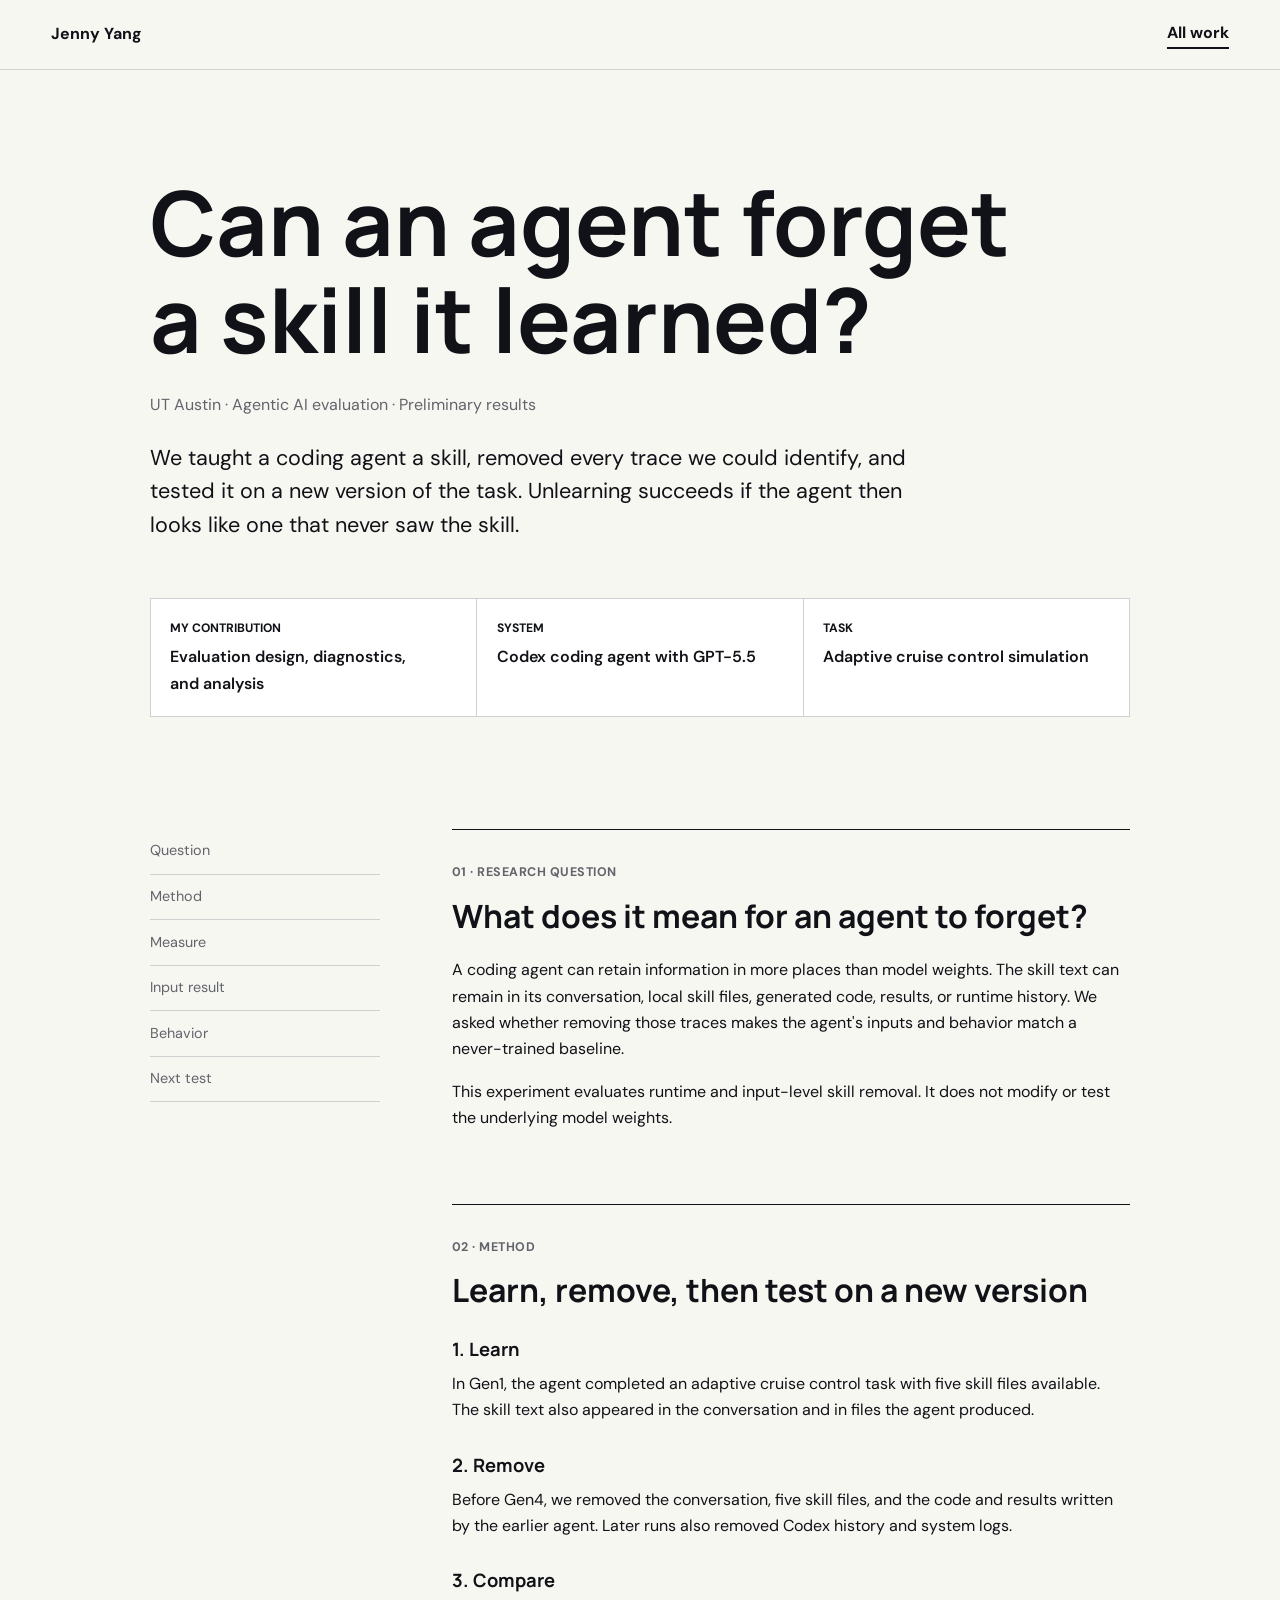
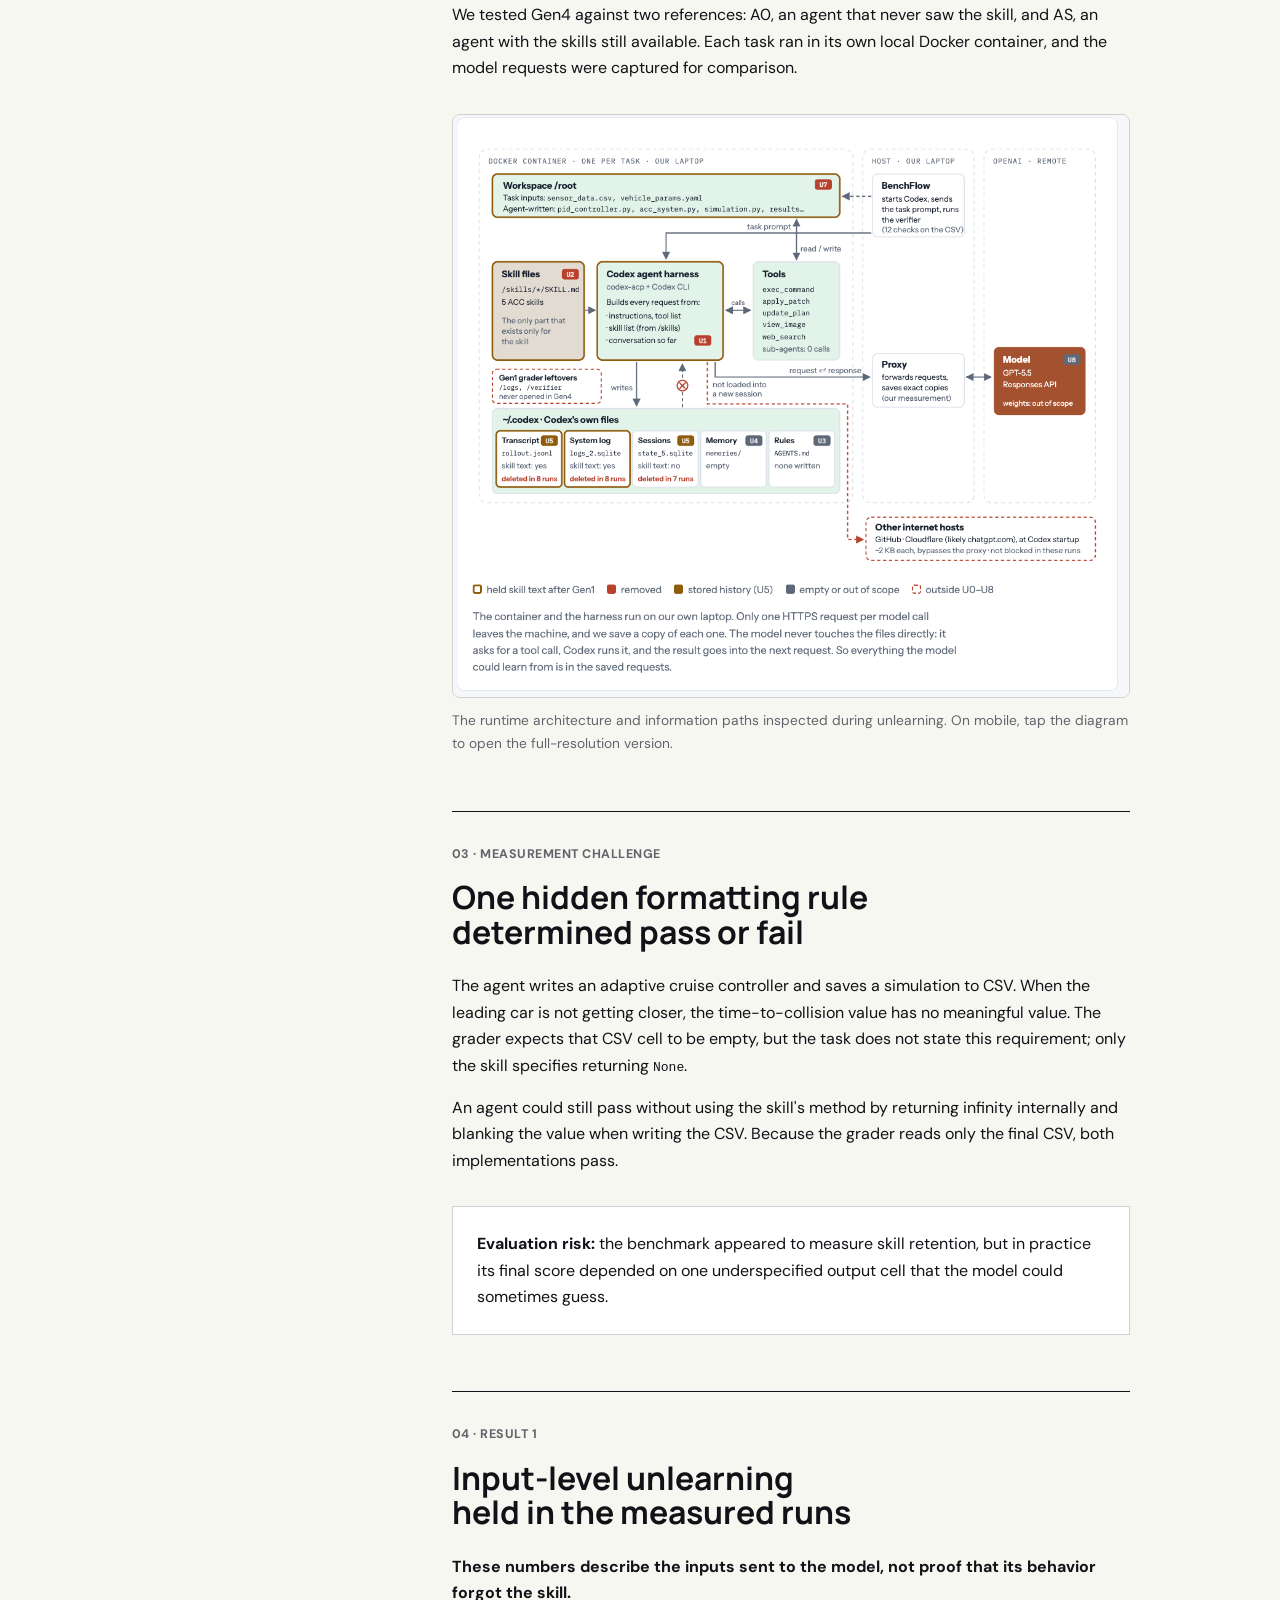
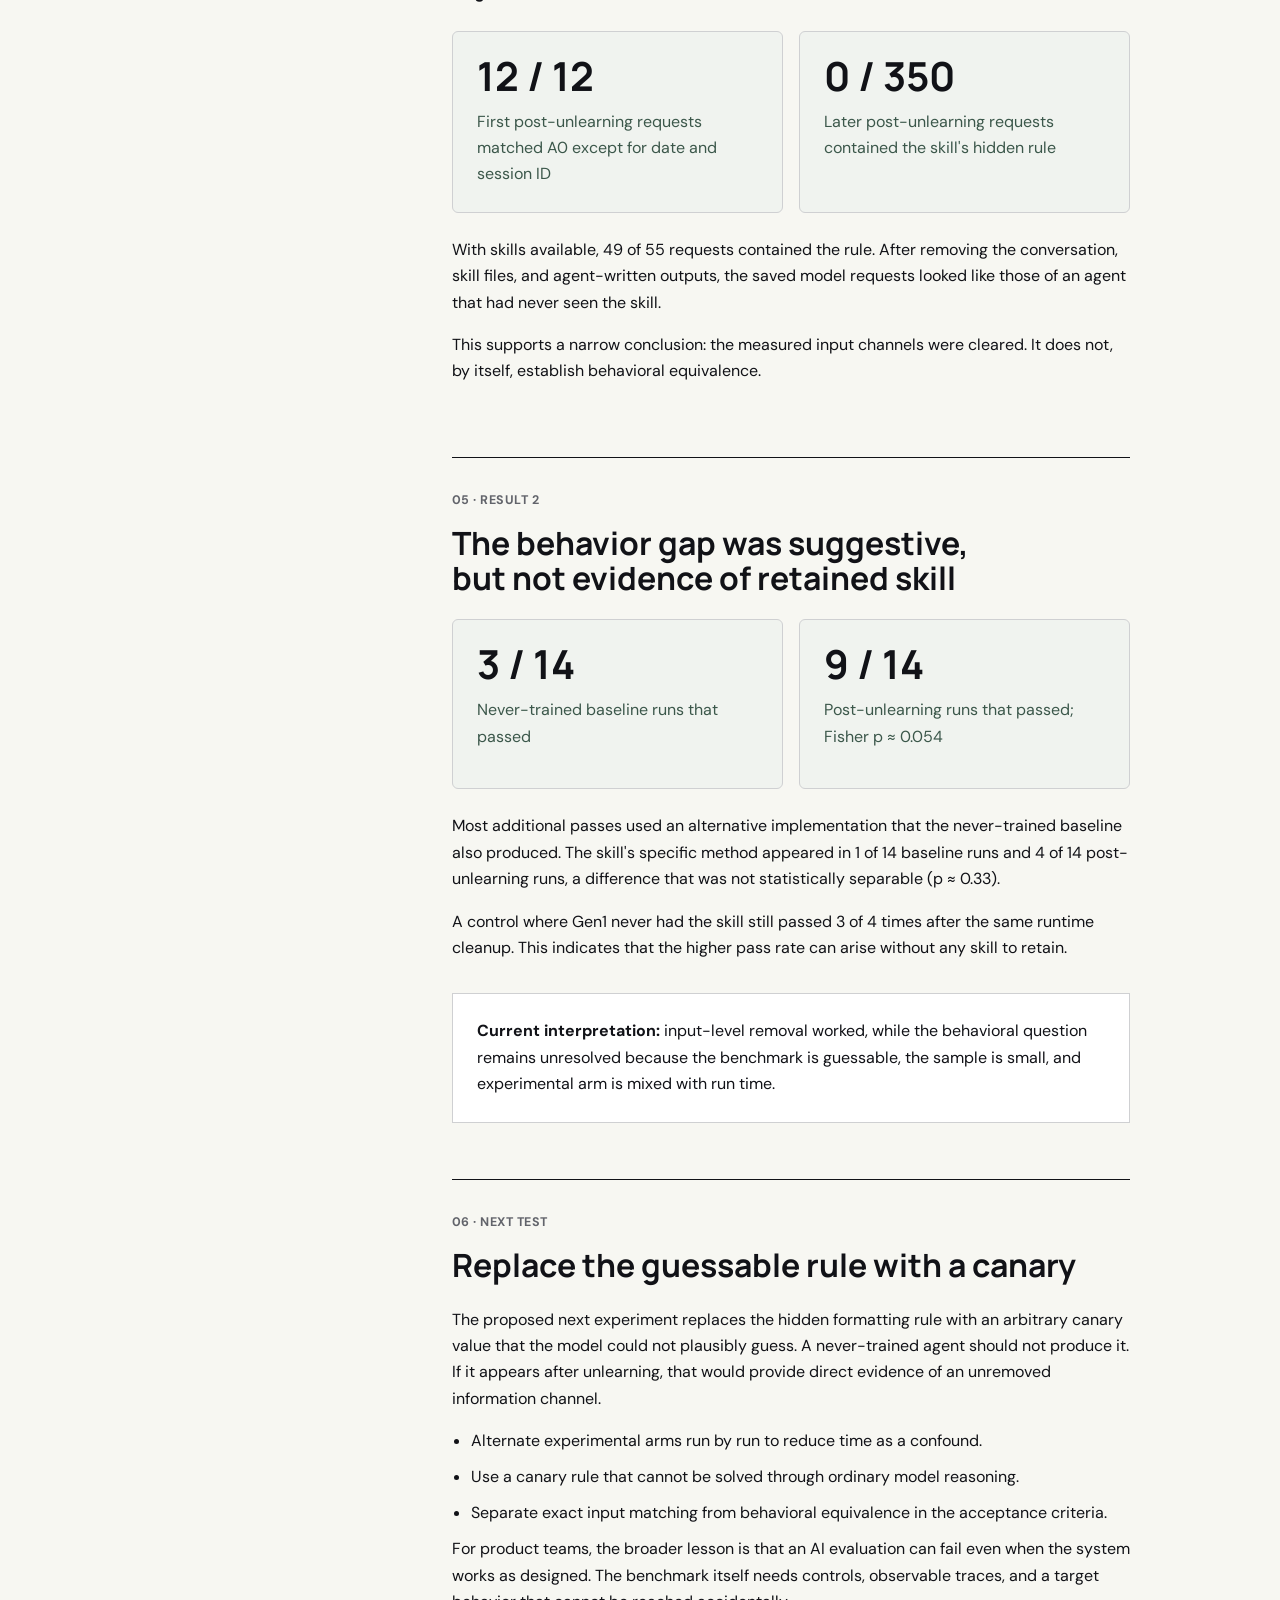
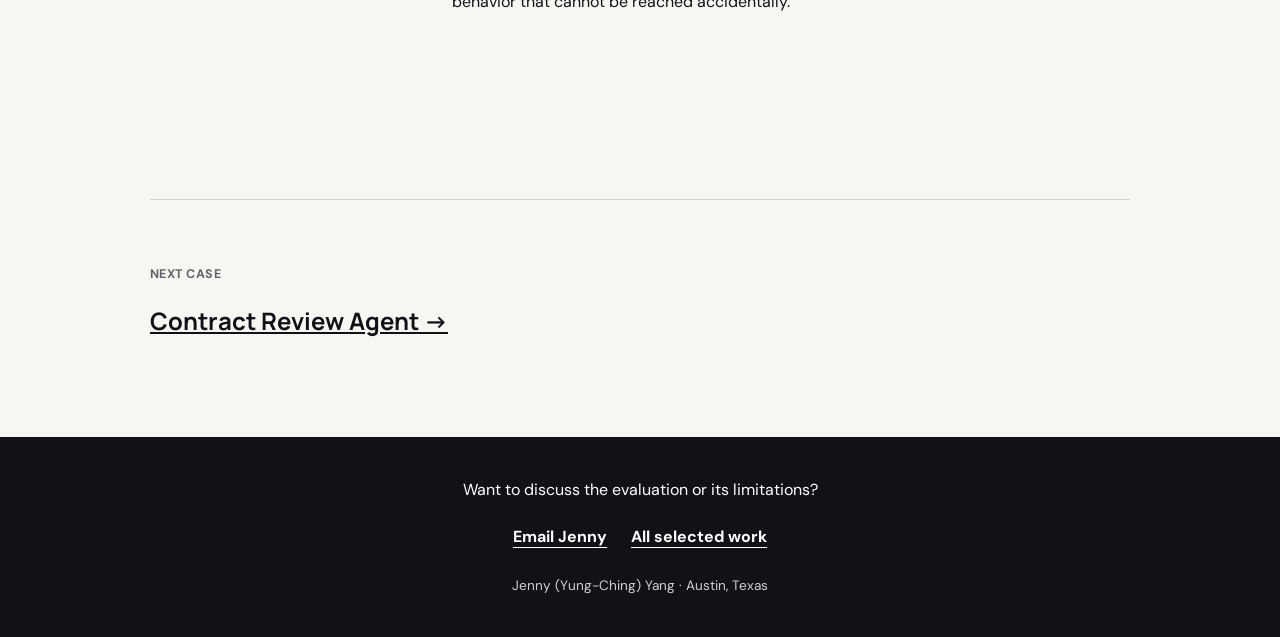
==== commit 6b731034: "Restrain palette and restore certificate filter visualization" ====
--- a/projects/agentic-unlearning/index.html
+++ b/projects/agentic-unlearning/index.html
@@ -16,7 +16,7 @@
     <link rel="preconnect" href="https://fonts.googleapis.com" />
     <link rel="preconnect" href="https://fonts.gstatic.com" crossorigin />
     <link href="https://fonts.googleapis.com/css2?family=DM+Sans:wght@400;500;600;700&amp;family=Manrope:wght@500;600;700;800&amp;display=swap" rel="stylesheet" />
-    <link rel="stylesheet" href="../../project.css?v=20261117-polish" />
+    <link rel="stylesheet" href="../../project.css?v=20261117-quiet" />
     <script type="application/ld+json">
       {"@context":"https://schema.org","@type":"ResearchProject","name":"Agentic Skill Unlearning Evaluation","author":{"@type":"Person","name":"Jenny Yang","url":"https://jjjjeny.github.io/"},"url":"https://jjjjeny.github.io/projects/agentic-unlearning/","about":["Agentic AI","AI evaluation","Skill unlearning","Runtime evaluation","Coding agents"]}
     </script>
--- a/project.css
+++ b/project.css
@@ -7,6 +7,7 @@
   --mint: #bff2df;
   --line: #cfd0d2;
   --muted: #62646b;
+  --surface: #f0f3ef;
   --max: 980px;
 }
 
@@ -48,7 +49,7 @@
 .case-hero { padding: 6.5rem 0 5rem; }
 .eyebrow {
   margin: 0 0 1rem;
-  color: var(--blue);
+  color: var(--muted);
   font-size: 0.78rem;
   font-weight: 700;
   letter-spacing: 0.04em;
@@ -67,7 +68,7 @@
   background: var(--line);
 }
 .case-facts div { padding: 1.2rem; background: var(--white); }
-.case-facts dt { color: var(--blue); font-size: 0.76rem; font-weight: 700; text-transform: uppercase; }
+.case-facts dt { color: var(--ink); font-size: 0.76rem; font-weight: 700; text-transform: uppercase; }
 .case-facts dd { margin: 0.35rem 0 0; font-weight: 600; }
 .case-body {
   display: grid;
@@ -103,11 +104,12 @@
   min-height: 170px;
   padding: 1.5rem;
   border-radius: 6px;
-  background: var(--blue);
-  color: var(--white);
+  border: 1px solid var(--line);
+  background: var(--surface);
+  color: var(--ink);
 }
 .metric strong { display: block; font-family: "Manrope", sans-serif; font-size: 2.5rem; line-height: 1; }
-.metric span { display: block; margin-top: 0.8rem; color: #e2e3ff; }
+.metric span { display: block; margin-top: 0.8rem; color: #3b574a; }
 .callout { margin: 2rem 0 0; padding: 1.5rem; border: 1px solid var(--line); background: var(--white); }
 .decision-record { margin-top: 2rem; }
 .decision-record .artifact-note { font-size: .85rem; color: var(--muted); }
